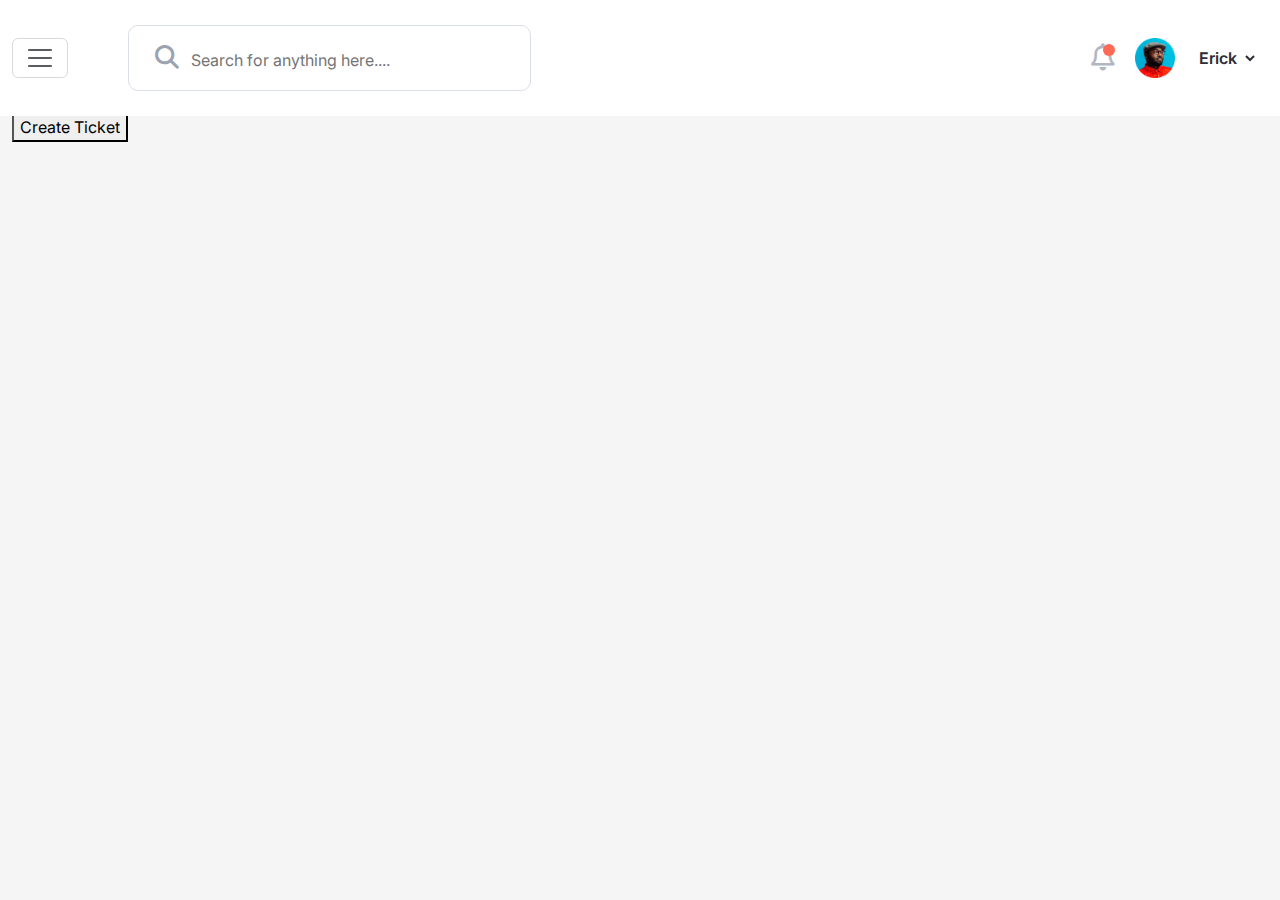
==== dashboard/index.html @ f9c64851 "first commit" ====
<!DOCTYPE html>
<html lang="en">
  <head>
    <meta charset="UTF-8" />
    <meta name="viewport" content="width=device-width, initial-scale=1.0" />
    <title>Zaidesk</title>
    <!-- Place favicon.ico in the root directory -->
    <link
      rel="shortcut icon"
      href="assets/images/favicon.png"
      type="image/x-icon"
    />
    <!-- fonts file -->
    <link
      href="https://fonts.googleapis.com/css2?family=Inter:wght@300;400;500;600;700;800;900&display=swap"
      rel="stylesheet"
    />
    <!-- css file  -->
    <link rel="stylesheet" href="../assets/css/plugins.css" />
    <link rel="stylesheet" href="../assets/css/bootstrap.min.css" />
    <link rel="stylesheet" href="css/style.css" />
  </head>

  <body>
    <div>
        <header class="menu-area">
            <nav class="navbar fixed-top menu-area">
              <div class="container-fluid">
                <div class="menu-area-left">
                  <div>
      
                      <button
                        class="navbar-toggler"
                        type="button"
                        data-bs-toggle="offcanvas"
                        data-bs-target="#offcanvasNavbar"
                        aria-controls="offcanvasNavbar"
                      >
                        <span class="navbar-toggler-icon"></span>
                      </button>
                  </div>
                  <div class="search-box">
                      <button><i class="fa-solid fa-magnifying-glass"></i></button>
                      <input type="text" name="" placeholder="Search for anything here...." id="" />
                  </div>
                </div>
      
         
      
                <div class="admin-user">
                  <div class="user-admin-part">
                    <li>
                      <i class="fa-regular fa-bell"></i>
                      
                    </li>
                    <li><img src="../assets/images/admin-user.png" alt="" /></li>
                    <li>
                      <select name="" id="">
                        <option value="">Erick</option>
                        <option value="">Login</option>
                      </select>
                    </li>
                  </div>
                </div>
                <div
                  class="offcanvas offcanvas-start"
                  tabindex="-1"
                  id="offcanvasNavbar"
                  aria-labelledby="offcanvasNavbarLabel"
                >
                  <div class="offcanvas-header">
                    <h5 class="offcanvas-title" id="offcanvasNavbarLabel">
                      <img src="../assets/images/logo.png" alt="">
                    </h5>
                    <button
                      type="button"
                      class="btn-close"
                      data-bs-dismiss="offcanvas"
                      aria-label="Close"
                    ></button>
                  </div>
                  <div class="offcanvas-body">
                    <ul class="navbar-nav justify-content-end flex-grow-1 pe-3">
                      <li class="nav-item">
                        <a class="nav-link active" aria-current="page" href="#"
                          >Home</a
                        >
                      </li>
                      <li class="nav-item">
                        <a class="nav-link active" aria-current="page" href="#"
                          >dashboard</a
                        >
                      </li>
                      <li class="nav-item">
                        <a class="nav-link" href="#">Link</a>
                      </li>
                      <li class="nav-item dropdown">
                        <a
                          class="nav-link dropdown-toggle"
                          href="#"
                          role="button"
                          data-bs-toggle="dropdown"
                          aria-expanded="false"
                        >
                          Dropdown
                        </a>
                        <ul class="dropdown-menu">
                          <li><a class="dropdown-item" href="#">Action</a></li>
                          <li>
                            <a class="dropdown-item" href="#">Another action</a>
                          </li>
                          <li>
                            <hr class="dropdown-divider" />
                          </li>
                          <li>
                            <a class="dropdown-item" href="#">Something else here</a>
                          </li>
                        </ul>
                      </li>
                    </ul>
                    <form class="d-flex mt-3" role="search">
                      <input
                        class="form-control me-2"
                        type="search"
                        placeholder="Search"
                        aria-label="Search"
                      />
                      <button class="btn btn-outline-success" type="submit">
                        Search
                      </button>
                    </form>
                  </div>
                </div>
              </div>
            </nav>
        </header>
    </div>

    <!-- dashboard area start -->

    <section class="dashboard-area">
      <div class="container-fluid">
        <div class="row">
          <div class="col-md-12">
            <div class="dashboard-box">
              <div class="title-area">
                <div class="dashboard-text">
                  <h2>Dashboard</h2>
                    <p>Welcome back, Eirck</p>
                </div>
                <div class="ticket-btu">
                  <button>Create Ticket</button>
                </div>
              </div>  
              
             <!-- all ticket count start -->

             <div class="row">
              <div class="col-md-3">
                <div class="single-ticket-count">
                  
                </div>
              </div>
             </div>

             <!-- all ticket count end -->
            </div>
          </div>
        </div>
      </div>
    </section>

    <!-- dashboard area end -->

    <!-- js file  -->
    <script src="../assets/"></script>
    <script src="../assets/js/bootstrap.min.js"></script>
    <script src="../assets/js/plugins.js"></script>
    <script src="../assets/js/plugins.js"></script>
    <script type="text/javascript" src="./js/coustom.js"></script>
  </body>
</html>
---- assets/css/plugins.css ----
/*
------------- Table of content ----------------
 
 #Font Awesome Free 6.4.0
 #slick-carousel@1.8.1
 #DataTables 1.13.4
 #ApexCharts v3.41.0
 
*/




/*====================================
#Font Awesome Free 6.4.0
=====================================*/
/*!
 * Font Awesome Free 6.4.0 by @fontawesome - https://fontawesome.com
 * License - https://fontawesome.com/license/free (Icons: CC BY 4.0, Fonts: SIL OFL 1.1, Code: MIT License)
 * Copyright 2023 Fonticons, Inc.
 */
 .fa{font-family:var(--fa-style-family,"Font Awesome 6 Free");font-weight:var(--fa-style,900)}.fa,.fa-brands,.fa-classic,.fa-regular,.fa-sharp,.fa-solid,.fab,.far,.fas{-moz-osx-font-smoothing:grayscale;-webkit-font-smoothing:antialiased;display:var(--fa-display,inline-block);font-style:normal;font-variant:normal;line-height:1;text-rendering:auto}.fa-classic,.fa-regular,.fa-solid,.far,.fas{font-family:"Font Awesome 6 Free"}.fa-brands,.fab{font-family:"Font Awesome 6 Brands"}.fa-1x{font-size:1em}.fa-2x{font-size:2em}.fa-3x{font-size:3em}.fa-4x{font-size:4em}.fa-5x{font-size:5em}.fa-6x{font-size:6em}.fa-7x{font-size:7em}.fa-8x{font-size:8em}.fa-9x{font-size:9em}.fa-10x{font-size:10em}.fa-2xs{font-size:.625em;line-height:.1em;vertical-align:.225em}.fa-xs{font-size:.75em;line-height:.08333em;vertical-align:.125em}.fa-sm{font-size:.875em;line-height:.07143em;vertical-align:.05357em}.fa-lg{font-size:1.25em;line-height:.05em;vertical-align:-.075em}.fa-xl{font-size:1.5em;line-height:.04167em;vertical-align:-.125em}.fa-2xl{font-size:2em;line-height:.03125em;vertical-align:-.1875em}.fa-fw{text-align:center;width:1.25em}.fa-ul{list-style-type:none;margin-left:var(--fa-li-margin,2.5em);padding-left:0}.fa-ul>li{position:relative}.fa-li{left:calc(var(--fa-li-width, 2em)*-1);position:absolute;text-align:center;width:var(--fa-li-width,2em);line-height:inherit}.fa-border{border-radius:var(--fa-border-radius,.1em);border:var(--fa-border-width,.08em) var(--fa-border-style,solid) var(--fa-border-color,#eee);padding:var(--fa-border-padding,.2em .25em .15em)}.fa-pull-left{float:left;margin-right:var(--fa-pull-margin,.3em)}.fa-pull-right{float:right;margin-left:var(--fa-pull-margin,.3em)}.fa-beat{-webkit-animation-name:fa-beat;animation-name:fa-beat;-webkit-animation-delay:var(--fa-animation-delay,0s);animation-delay:var(--fa-animation-delay,0s);-webkit-animation-direction:var(--fa-animation-direction,normal);animation-direction:var(--fa-animation-direction,normal);-webkit-animation-duration:var(--fa-animation-duration,1s);animation-duration:var(--fa-animation-duration,1s);-webkit-animation-iteration-count:var(--fa-animation-iteration-count,infinite);animation-iteration-count:var(--fa-animation-iteration-count,infinite);-webkit-animation-timing-function:var(--fa-animation-timing,ease-in-out);animation-timing-function:var(--fa-animation-timing,ease-in-out)}.fa-bounce{-webkit-animation-name:fa-bounce;animation-name:fa-bounce;-webkit-animation-delay:var(--fa-animation-delay,0s);animation-delay:var(--fa-animation-delay,0s);-webkit-animation-direction:var(--fa-animation-direction,normal);animation-direction:var(--fa-animation-direction,normal);-webkit-animation-duration:var(--fa-animation-duration,1s);animation-duration:var(--fa-animation-duration,1s);-webkit-animation-iteration-count:var(--fa-animation-iteration-count,infinite);animation-iteration-count:var(--fa-animation-iteration-count,infinite);-webkit-animation-timing-function:var(--fa-animation-timing,cubic-bezier(.28,.84,.42,1));animation-timing-function:var(--fa-animation-timing,cubic-bezier(.28,.84,.42,1))}.fa-fade{-webkit-animation-name:fa-fade;animation-name:fa-fade;-webkit-animation-iteration-count:var(--fa-animation-iteration-count,infinite);animation-iteration-count:var(--fa-animation-iteration-count,infinite);-webkit-animation-timing-function:var(--fa-animation-timing,cubic-bezier(.4,0,.6,1));animation-timing-function:var(--fa-animation-timing,cubic-bezier(.4,0,.6,1))}.fa-beat-fade,.fa-fade{-webkit-animation-delay:var(--fa-animation-delay,0s);animation-delay:var(--fa-animation-delay,0s);-webkit-animation-direction:var(--fa-animation-direction,normal);animation-direction:var(--fa-animation-direction,normal);-webkit-animation-duration:var(--fa-animation-duration,1s);animation-duration:var(--fa-animation-duration,1s)}.fa-beat-fade{-webkit-animation-name:fa-beat-fade;animation-name:fa-beat-fade;-webkit-animation-iteration-count:var(--fa-animation-iteration-count,infinite);animation-iteration-count:var(--fa-animation-iteration-count,infinite);-webkit-animation-timing-function:var(--fa-animation-timing,cubic-bezier(.4,0,.6,1));animation-timing-function:var(--fa-animation-timing,cubic-bezier(.4,0,.6,1))}.fa-flip{-webkit-animation-name:fa-flip;animation-name:fa-flip;-webkit-animation-delay:var(--fa-animation-delay,0s);animation-delay:var(--fa-animation-delay,0s);-webkit-animation-direction:var(--fa-animation-direction,normal);animation-direction:var(--fa-animation-direction,normal);-webkit-animation-duration:var(--fa-animation-duration,1s);animation-duration:var(--fa-animation-duration,1s);-webkit-animation-iteration-count:var(--fa-animation-iteration-count,infinite);animation-iteration-count:var(--fa-animation-iteration-count,infinite);-webkit-animation-timing-function:var(--fa-animation-timing,ease-in-out);animation-timing-function:var(--fa-animation-timing,ease-in-out)}.fa-shake{-webkit-animation-name:fa-shake;animation-name:fa-shake;-webkit-animation-duration:var(--fa-animation-duration,1s);animation-duration:var(--fa-animation-duration,1s);-webkit-animation-iteration-count:var(--fa-animation-iteration-count,infinite);animation-iteration-count:var(--fa-animation-iteration-count,infinite);-webkit-animation-timing-function:var(--fa-animation-timing,linear);animation-timing-function:var(--fa-animation-timing,linear)}.fa-shake,.fa-spin{-webkit-animation-delay:var(--fa-animation-delay,0s);animation-delay:var(--fa-animation-delay,0s);-webkit-animation-direction:var(--fa-animation-direction,normal);animation-direction:var(--fa-animation-direction,normal)}.fa-spin{-webkit-animation-name:fa-spin;animation-name:fa-spin;-webkit-animation-duration:var(--fa-animation-duration,2s);animation-duration:var(--fa-animation-duration,2s);-webkit-animation-iteration-count:var(--fa-animation-iteration-count,infinite);animation-iteration-count:var(--fa-animation-iteration-count,infinite);-webkit-animation-timing-function:var(--fa-animation-timing,linear);animation-timing-function:var(--fa-animation-timing,linear)}.fa-spin-reverse{--fa-animation-direction:reverse}.fa-pulse,.fa-spin-pulse{-webkit-animation-name:fa-spin;animation-name:fa-spin;-webkit-animation-direction:var(--fa-animation-direction,normal);animation-direction:var(--fa-animation-direction,normal);-webkit-animation-duration:var(--fa-animation-duration,1s);animation-duration:var(--fa-animation-duration,1s);-webkit-animation-iteration-count:var(--fa-animation-iteration-count,infinite);animation-iteration-count:var(--fa-animation-iteration-count,infinite);-webkit-animation-timing-function:var(--fa-animation-timing,steps(8));animation-timing-function:var(--fa-animation-timing,steps(8))}@media (prefers-reduced-motion:reduce){.fa-beat,.fa-beat-fade,.fa-bounce,.fa-fade,.fa-flip,.fa-pulse,.fa-shake,.fa-spin,.fa-spin-pulse{-webkit-animation-delay:-1ms;animation-delay:-1ms;-webkit-animation-duration:1ms;animation-duration:1ms;-webkit-animation-iteration-count:1;animation-iteration-count:1;-webkit-transition-delay:0s;transition-delay:0s;-webkit-transition-duration:0s;transition-duration:0s}}@-webkit-keyframes fa-beat{0%,90%{-webkit-transform:scale(1);transform:scale(1)}45%{-webkit-transform:scale(var(--fa-beat-scale,1.25));transform:scale(var(--fa-beat-scale,1.25))}}@keyframes fa-beat{0%,90%{-webkit-transform:scale(1);transform:scale(1)}45%{-webkit-transform:scale(var(--fa-beat-scale,1.25));transform:scale(var(--fa-beat-scale,1.25))}}@-webkit-keyframes fa-bounce{0%{-webkit-transform:scale(1) translateY(0);transform:scale(1) translateY(0)}10%{-webkit-transform:scale(var(--fa-bounce-start-scale-x,1.1),var(--fa-bounce-start-scale-y,.9)) translateY(0);transform:scale(var(--fa-bounce-start-scale-x,1.1),var(--fa-bounce-start-scale-y,.9)) translateY(0)}30%{-webkit-transform:scale(var(--fa-bounce-jump-scale-x,.9),var(--fa-bounce-jump-scale-y,1.1)) translateY(var(--fa-bounce-height,-.5em));transform:scale(var(--fa-bounce-jump-scale-x,.9),var(--fa-bounce-jump-scale-y,1.1)) translateY(var(--fa-bounce-height,-.5em))}50%{-webkit-transform:scale(var(--fa-bounce-land-scale-x,1.05),var(--fa-bounce-land-scale-y,.95)) translateY(0);transform:scale(var(--fa-bounce-land-scale-x,1.05),var(--fa-bounce-land-scale-y,.95)) translateY(0)}57%{-webkit-transform:scale(1) translateY(var(--fa-bounce-rebound,-.125em));transform:scale(1) translateY(var(--fa-bounce-rebound,-.125em))}64%{-webkit-transform:scale(1) translateY(0);transform:scale(1) translateY(0)}to{-webkit-transform:scale(1) translateY(0);transform:scale(1) translateY(0)}}@keyframes fa-bounce{0%{-webkit-transform:scale(1) translateY(0);transform:scale(1) translateY(0)}10%{-webkit-transform:scale(var(--fa-bounce-start-scale-x,1.1),var(--fa-bounce-start-scale-y,.9)) translateY(0);transform:scale(var(--fa-bounce-start-scale-x,1.1),var(--fa-bounce-start-scale-y,.9)) translateY(0)}30%{-webkit-transform:scale(var(--fa-bounce-jump-scale-x,.9),var(--fa-bounce-jump-scale-y,1.1)) translateY(var(--fa-bounce-height,-.5em));transform:scale(var(--fa-bounce-jump-scale-x,.9),var(--fa-bounce-jump-scale-y,1.1)) translateY(var(--fa-bounce-height,-.5em))}50%{-webkit-transform:scale(var(--fa-bounce-land-scale-x,1.05),var(--fa-bounce-land-scale-y,.95)) translateY(0);transform:scale(var(--fa-bounce-land-scale-x,1.05),var(--fa-bounce-land-scale-y,.95)) translateY(0)}57%{-webkit-transform:scale(1) translateY(var(--fa-bounce-rebound,-.125em));transform:scale(1) translateY(var(--fa-bounce-rebound,-.125em))}64%{-webkit-transform:scale(1) translateY(0);transform:scale(1) translateY(0)}to{-webkit-transform:scale(1) translateY(0);transform:scale(1) translateY(0)}}@-webkit-keyframes fa-fade{50%{opacity:var(--fa-fade-opacity,.4)}}@keyframes fa-fade{50%{opacity:var(--fa-fade-opacity,.4)}}@-webkit-keyframes fa-beat-fade{0%,to{opacity:var(--fa-beat-fade-opacity,.4);-webkit-transform:scale(1);transform:scale(1)}50%{opacity:1;-webkit-transform:scale(var(--fa-beat-fade-scale,1.125));transform:scale(var(--fa-beat-fade-scale,1.125))}}@keyframes fa-beat-fade{0%,to{opacity:var(--fa-beat-fade-opacity,.4);-webkit-transform:scale(1);transform:scale(1)}50%{opacity:1;-webkit-transform:scale(var(--fa-beat-fade-scale,1.125));transform:scale(var(--fa-beat-fade-scale,1.125))}}@-webkit-keyframes fa-flip{50%{-webkit-transform:rotate3d(var(--fa-flip-x,0),var(--fa-flip-y,1),var(--fa-flip-z,0),var(--fa-flip-angle,-180deg));transform:rotate3d(var(--fa-flip-x,0),var(--fa-flip-y,1),var(--fa-flip-z,0),var(--fa-flip-angle,-180deg))}}@keyframes fa-flip{50%{-webkit-transform:rotate3d(var(--fa-flip-x,0),var(--fa-flip-y,1),var(--fa-flip-z,0),var(--fa-flip-angle,-180deg));transform:rotate3d(var(--fa-flip-x,0),var(--fa-flip-y,1),var(--fa-flip-z,0),var(--fa-flip-angle,-180deg))}}@-webkit-keyframes fa-shake{0%{-webkit-transform:rotate(-15deg);transform:rotate(-15deg)}4%{-webkit-transform:rotate(15deg);transform:rotate(15deg)}8%,24%{-webkit-transform:rotate(-18deg);transform:rotate(-18deg)}12%,28%{-webkit-transform:rotate(18deg);transform:rotate(18deg)}16%{-webkit-transform:rotate(-22deg);transform:rotate(-22deg)}20%{-webkit-transform:rotate(22deg);transform:rotate(22deg)}32%{-webkit-transform:rotate(-12deg);transform:rotate(-12deg)}36%{-webkit-transform:rotate(12deg);transform:rotate(12deg)}40%,to{-webkit-transform:rotate(0deg);transform:rotate(0deg)}}@keyframes fa-shake{0%{-webkit-transform:rotate(-15deg);transform:rotate(-15deg)}4%{-webkit-transform:rotate(15deg);transform:rotate(15deg)}8%,24%{-webkit-transform:rotate(-18deg);transform:rotate(-18deg)}12%,28%{-webkit-transform:rotate(18deg);transform:rotate(18deg)}16%{-webkit-transform:rotate(-22deg);transform:rotate(-22deg)}20%{-webkit-transform:rotate(22deg);transform:rotate(22deg)}32%{-webkit-transform:rotate(-12deg);transform:rotate(-12deg)}36%{-webkit-transform:rotate(12deg);transform:rotate(12deg)}40%,to{-webkit-transform:rotate(0deg);transform:rotate(0deg)}}@-webkit-keyframes fa-spin{0%{-webkit-transform:rotate(0deg);transform:rotate(0deg)}to{-webkit-transform:rotate(1turn);transform:rotate(1turn)}}@keyframes fa-spin{0%{-webkit-transform:rotate(0deg);transform:rotate(0deg)}to{-webkit-transform:rotate(1turn);transform:rotate(1turn)}}.fa-rotate-90{-webkit-transform:rotate(90deg);transform:rotate(90deg)}.fa-rotate-180{-webkit-transform:rotate(180deg);transform:rotate(180deg)}.fa-rotate-270{-webkit-transform:rotate(270deg);transform:rotate(270deg)}.fa-flip-horizontal{-webkit-transform:scaleX(-1);transform:scaleX(-1)}.fa-flip-vertical{-webkit-transform:scaleY(-1);transform:scaleY(-1)}.fa-flip-both,.fa-flip-horizontal.fa-flip-vertical{-webkit-transform:scale(-1);transform:scale(-1)}.fa-rotate-by{-webkit-transform:rotate(var(--fa-rotate-angle,none));transform:rotate(var(--fa-rotate-angle,none))}.fa-stack{display:inline-block;height:2em;line-height:2em;position:relative;vertical-align:middle;width:2.5em}.fa-stack-1x,.fa-stack-2x{left:0;position:absolute;text-align:center;width:100%;z-index:var(--fa-stack-z-index,auto)}.fa-stack-1x{line-height:inherit}.fa-stack-2x{font-size:2em}.fa-inverse{color:var(--fa-inverse,#fff)}

 .fa-0:before{content:"\30"}.fa-1:before{content:"\31"}.fa-2:before{content:"\32"}.fa-3:before{content:"\33"}.fa-4:before{content:"\34"}.fa-5:before{content:"\35"}.fa-6:before{content:"\36"}.fa-7:before{content:"\37"}.fa-8:before{content:"\38"}.fa-9:before{content:"\39"}.fa-fill-drip:before{content:"\f576"}.fa-arrows-to-circle:before{content:"\e4bd"}.fa-chevron-circle-right:before,.fa-circle-chevron-right:before{content:"\f138"}.fa-at:before{content:"\40"}.fa-trash-alt:before,.fa-trash-can:before{content:"\f2ed"}.fa-text-height:before{content:"\f034"}.fa-user-times:before,.fa-user-xmark:before{content:"\f235"}.fa-stethoscope:before{content:"\f0f1"}.fa-comment-alt:before,.fa-message:before{content:"\f27a"}.fa-info:before{content:"\f129"}.fa-compress-alt:before,.fa-down-left-and-up-right-to-center:before{content:"\f422"}.fa-explosion:before{content:"\e4e9"}.fa-file-alt:before,.fa-file-lines:before,.fa-file-text:before{content:"\f15c"}.fa-wave-square:before{content:"\f83e"}.fa-ring:before{content:"\f70b"}.fa-building-un:before{content:"\e4d9"}.fa-dice-three:before{content:"\f527"}.fa-calendar-alt:before,.fa-calendar-days:before{content:"\f073"}.fa-anchor-circle-check:before{content:"\e4aa"}.fa-building-circle-arrow-right:before{content:"\e4d1"}.fa-volleyball-ball:before,.fa-volleyball:before{content:"\f45f"}.fa-arrows-up-to-line:before{content:"\e4c2"}.fa-sort-desc:before,.fa-sort-down:before{content:"\f0dd"}.fa-circle-minus:before,.fa-minus-circle:before{content:"\f056"}.fa-door-open:before{content:"\f52b"}.fa-right-from-bracket:before,.fa-sign-out-alt:before{content:"\f2f5"}.fa-atom:before{content:"\f5d2"}.fa-soap:before{content:"\e06e"}.fa-heart-music-camera-bolt:before,.fa-icons:before{content:"\f86d"}.fa-microphone-alt-slash:before,.fa-microphone-lines-slash:before{content:"\f539"}.fa-bridge-circle-check:before{content:"\e4c9"}.fa-pump-medical:before{content:"\e06a"}.fa-fingerprint:before{content:"\f577"}.fa-hand-point-right:before{content:"\f0a4"}.fa-magnifying-glass-location:before,.fa-search-location:before{content:"\f689"}.fa-forward-step:before,.fa-step-forward:before{content:"\f051"}.fa-face-smile-beam:before,.fa-smile-beam:before{content:"\f5b8"}.fa-flag-checkered:before{content:"\f11e"}.fa-football-ball:before,.fa-football:before{content:"\f44e"}.fa-school-circle-exclamation:before{content:"\e56c"}.fa-crop:before{content:"\f125"}.fa-angle-double-down:before,.fa-angles-down:before{content:"\f103"}.fa-users-rectangle:before{content:"\e594"}.fa-people-roof:before{content:"\e537"}.fa-people-line:before{content:"\e534"}.fa-beer-mug-empty:before,.fa-beer:before{content:"\f0fc"}.fa-diagram-predecessor:before{content:"\e477"}.fa-arrow-up-long:before,.fa-long-arrow-up:before{content:"\f176"}.fa-burn:before,.fa-fire-flame-simple:before{content:"\f46a"}.fa-male:before,.fa-person:before{content:"\f183"}.fa-laptop:before{content:"\f109"}.fa-file-csv:before{content:"\f6dd"}.fa-menorah:before{content:"\f676"}.fa-truck-plane:before{content:"\e58f"}.fa-record-vinyl:before{content:"\f8d9"}.fa-face-grin-stars:before,.fa-grin-stars:before{content:"\f587"}.fa-bong:before{content:"\f55c"}.fa-pastafarianism:before,.fa-spaghetti-monster-flying:before{content:"\f67b"}.fa-arrow-down-up-across-line:before{content:"\e4af"}.fa-spoon:before,.fa-utensil-spoon:before{content:"\f2e5"}.fa-jar-wheat:before{content:"\e517"}.fa-envelopes-bulk:before,.fa-mail-bulk:before{content:"\f674"}.fa-file-circle-exclamation:before{content:"\e4eb"}.fa-circle-h:before,.fa-hospital-symbol:before{content:"\f47e"}.fa-pager:before{content:"\f815"}.fa-address-book:before,.fa-contact-book:before{content:"\f2b9"}.fa-strikethrough:before{content:"\f0cc"}.fa-k:before{content:"\4b"}.fa-landmark-flag:before{content:"\e51c"}.fa-pencil-alt:before,.fa-pencil:before{content:"\f303"}.fa-backward:before{content:"\f04a"}.fa-caret-right:before{content:"\f0da"}.fa-comments:before{content:"\f086"}.fa-file-clipboard:before,.fa-paste:before{content:"\f0ea"}.fa-code-pull-request:before{content:"\e13c"}.fa-clipboard-list:before{content:"\f46d"}.fa-truck-loading:before,.fa-truck-ramp-box:before{content:"\f4de"}.fa-user-check:before{content:"\f4fc"}.fa-vial-virus:before{content:"\e597"}.fa-sheet-plastic:before{content:"\e571"}.fa-blog:before{content:"\f781"}.fa-user-ninja:before{content:"\f504"}.fa-person-arrow-up-from-line:before{content:"\e539"}.fa-scroll-torah:before,.fa-torah:before{content:"\f6a0"}.fa-broom-ball:before,.fa-quidditch-broom-ball:before,.fa-quidditch:before{content:"\f458"}.fa-toggle-off:before{content:"\f204"}.fa-archive:before,.fa-box-archive:before{content:"\f187"}.fa-person-drowning:before{content:"\e545"}.fa-arrow-down-9-1:before,.fa-sort-numeric-desc:before,.fa-sort-numeric-down-alt:before{content:"\f886"}.fa-face-grin-tongue-squint:before,.fa-grin-tongue-squint:before{content:"\f58a"}.fa-spray-can:before{content:"\f5bd"}.fa-truck-monster:before{content:"\f63b"}.fa-w:before{content:"\57"}.fa-earth-africa:before,.fa-globe-africa:before{content:"\f57c"}.fa-rainbow:before{content:"\f75b"}.fa-circle-notch:before{content:"\f1ce"}.fa-tablet-alt:before,.fa-tablet-screen-button:before{content:"\f3fa"}.fa-paw:before{content:"\f1b0"}.fa-cloud:before{content:"\f0c2"}.fa-trowel-bricks:before{content:"\e58a"}.fa-face-flushed:before,.fa-flushed:before{content:"\f579"}.fa-hospital-user:before{content:"\f80d"}.fa-tent-arrow-left-right:before{content:"\e57f"}.fa-gavel:before,.fa-legal:before{content:"\f0e3"}.fa-binoculars:before{content:"\f1e5"}.fa-microphone-slash:before{content:"\f131"}.fa-box-tissue:before{content:"\e05b"}.fa-motorcycle:before{content:"\f21c"}.fa-bell-concierge:before,.fa-concierge-bell:before{content:"\f562"}.fa-pen-ruler:before,.fa-pencil-ruler:before{content:"\f5ae"}.fa-people-arrows-left-right:before,.fa-people-arrows:before{content:"\e068"}.fa-mars-and-venus-burst:before{content:"\e523"}.fa-caret-square-right:before,.fa-square-caret-right:before{content:"\f152"}.fa-cut:before,.fa-scissors:before{content:"\f0c4"}.fa-sun-plant-wilt:before{content:"\e57a"}.fa-toilets-portable:before{content:"\e584"}.fa-hockey-puck:before{content:"\f453"}.fa-table:before{content:"\f0ce"}.fa-magnifying-glass-arrow-right:before{content:"\e521"}.fa-digital-tachograph:before,.fa-tachograph-digital:before{content:"\f566"}.fa-users-slash:before{content:"\e073"}.fa-clover:before{content:"\e139"}.fa-mail-reply:before,.fa-reply:before{content:"\f3e5"}.fa-star-and-crescent:before{content:"\f699"}.fa-house-fire:before{content:"\e50c"}.fa-minus-square:before,.fa-square-minus:before{content:"\f146"}.fa-helicopter:before{content:"\f533"}.fa-compass:before{content:"\f14e"}.fa-caret-square-down:before,.fa-square-caret-down:before{content:"\f150"}.fa-file-circle-question:before{content:"\e4ef"}.fa-laptop-code:before{content:"\f5fc"}.fa-swatchbook:before{content:"\f5c3"}.fa-prescription-bottle:before{content:"\f485"}.fa-bars:before,.fa-navicon:before{content:"\f0c9"}.fa-people-group:before{content:"\e533"}.fa-hourglass-3:before,.fa-hourglass-end:before{content:"\f253"}.fa-heart-broken:before,.fa-heart-crack:before{content:"\f7a9"}.fa-external-link-square-alt:before,.fa-square-up-right:before{content:"\f360"}.fa-face-kiss-beam:before,.fa-kiss-beam:before{content:"\f597"}.fa-film:before{content:"\f008"}.fa-ruler-horizontal:before{content:"\f547"}.fa-people-robbery:before{content:"\e536"}.fa-lightbulb:before{content:"\f0eb"}.fa-caret-left:before{content:"\f0d9"}.fa-circle-exclamation:before,.fa-exclamation-circle:before{content:"\f06a"}.fa-school-circle-xmark:before{content:"\e56d"}.fa-arrow-right-from-bracket:before,.fa-sign-out:before{content:"\f08b"}.fa-chevron-circle-down:before,.fa-circle-chevron-down:before{content:"\f13a"}.fa-unlock-alt:before,.fa-unlock-keyhole:before{content:"\f13e"}.fa-cloud-showers-heavy:before{content:"\f740"}.fa-headphones-alt:before,.fa-headphones-simple:before{content:"\f58f"}.fa-sitemap:before{content:"\f0e8"}.fa-circle-dollar-to-slot:before,.fa-donate:before{content:"\f4b9"}.fa-memory:before{content:"\f538"}.fa-road-spikes:before{content:"\e568"}.fa-fire-burner:before{content:"\e4f1"}.fa-flag:before{content:"\f024"}.fa-hanukiah:before{content:"\f6e6"}.fa-feather:before{content:"\f52d"}.fa-volume-down:before,.fa-volume-low:before{content:"\f027"}.fa-comment-slash:before{content:"\f4b3"}.fa-cloud-sun-rain:before{content:"\f743"}.fa-compress:before{content:"\f066"}.fa-wheat-alt:before,.fa-wheat-awn:before{content:"\e2cd"}.fa-ankh:before{content:"\f644"}.fa-hands-holding-child:before{content:"\e4fa"}.fa-asterisk:before{content:"\2a"}.fa-check-square:before,.fa-square-check:before{content:"\f14a"}.fa-peseta-sign:before{content:"\e221"}.fa-header:before,.fa-heading:before{content:"\f1dc"}.fa-ghost:before{content:"\f6e2"}.fa-list-squares:before,.fa-list:before{content:"\f03a"}.fa-phone-square-alt:before,.fa-square-phone-flip:before{content:"\f87b"}.fa-cart-plus:before{content:"\f217"}.fa-gamepad:before{content:"\f11b"}.fa-circle-dot:before,.fa-dot-circle:before{content:"\f192"}.fa-dizzy:before,.fa-face-dizzy:before{content:"\f567"}.fa-egg:before{content:"\f7fb"}.fa-house-medical-circle-xmark:before{content:"\e513"}.fa-campground:before{content:"\f6bb"}.fa-folder-plus:before{content:"\f65e"}.fa-futbol-ball:before,.fa-futbol:before,.fa-soccer-ball:before{content:"\f1e3"}.fa-paint-brush:before,.fa-paintbrush:before{content:"\f1fc"}.fa-lock:before{content:"\f023"}.fa-gas-pump:before{content:"\f52f"}.fa-hot-tub-person:before,.fa-hot-tub:before{content:"\f593"}.fa-map-location:before,.fa-map-marked:before{content:"\f59f"}.fa-house-flood-water:before{content:"\e50e"}.fa-tree:before{content:"\f1bb"}.fa-bridge-lock:before{content:"\e4cc"}.fa-sack-dollar:before{content:"\f81d"}.fa-edit:before,.fa-pen-to-square:before{content:"\f044"}.fa-car-side:before{content:"\f5e4"}.fa-share-alt:before,.fa-share-nodes:before{content:"\f1e0"}.fa-heart-circle-minus:before{content:"\e4ff"}.fa-hourglass-2:before,.fa-hourglass-half:before{content:"\f252"}.fa-microscope:before{content:"\f610"}.fa-sink:before{content:"\e06d"}.fa-bag-shopping:before,.fa-shopping-bag:before{content:"\f290"}.fa-arrow-down-z-a:before,.fa-sort-alpha-desc:before,.fa-sort-alpha-down-alt:before{content:"\f881"}.fa-mitten:before{content:"\f7b5"}.fa-person-rays:before{content:"\e54d"}.fa-users:before{content:"\f0c0"}.fa-eye-slash:before{content:"\f070"}.fa-flask-vial:before{content:"\e4f3"}.fa-hand-paper:before,.fa-hand:before{content:"\f256"}.fa-om:before{content:"\f679"}.fa-worm:before{content:"\e599"}.fa-house-circle-xmark:before{content:"\e50b"}.fa-plug:before{content:"\f1e6"}.fa-chevron-up:before{content:"\f077"}.fa-hand-spock:before{content:"\f259"}.fa-stopwatch:before{content:"\f2f2"}.fa-face-kiss:before,.fa-kiss:before{content:"\f596"}.fa-bridge-circle-xmark:before{content:"\e4cb"}.fa-face-grin-tongue:before,.fa-grin-tongue:before{content:"\f589"}.fa-chess-bishop:before{content:"\f43a"}.fa-face-grin-wink:before,.fa-grin-wink:before{content:"\f58c"}.fa-deaf:before,.fa-deafness:before,.fa-ear-deaf:before,.fa-hard-of-hearing:before{content:"\f2a4"}.fa-road-circle-check:before{content:"\e564"}.fa-dice-five:before{content:"\f523"}.fa-rss-square:before,.fa-square-rss:before{content:"\f143"}.fa-land-mine-on:before{content:"\e51b"}.fa-i-cursor:before{content:"\f246"}.fa-stamp:before{content:"\f5bf"}.fa-stairs:before{content:"\e289"}.fa-i:before{content:"\49"}.fa-hryvnia-sign:before,.fa-hryvnia:before{content:"\f6f2"}.fa-pills:before{content:"\f484"}.fa-face-grin-wide:before,.fa-grin-alt:before{content:"\f581"}.fa-tooth:before{content:"\f5c9"}.fa-v:before{content:"\56"}.fa-bangladeshi-taka-sign:before{content:"\e2e6"}.fa-bicycle:before{content:"\f206"}.fa-rod-asclepius:before,.fa-rod-snake:before,.fa-staff-aesculapius:before,.fa-staff-snake:before{content:"\e579"}.fa-head-side-cough-slash:before{content:"\e062"}.fa-ambulance:before,.fa-truck-medical:before{content:"\f0f9"}.fa-wheat-awn-circle-exclamation:before{content:"\e598"}.fa-snowman:before{content:"\f7d0"}.fa-mortar-pestle:before{content:"\f5a7"}.fa-road-barrier:before{content:"\e562"}.fa-school:before{content:"\f549"}.fa-igloo:before{content:"\f7ae"}.fa-joint:before{content:"\f595"}.fa-angle-right:before{content:"\f105"}.fa-horse:before{content:"\f6f0"}.fa-q:before{content:"\51"}.fa-g:before{content:"\47"}.fa-notes-medical:before{content:"\f481"}.fa-temperature-2:before,.fa-temperature-half:before,.fa-thermometer-2:before,.fa-thermometer-half:before{content:"\f2c9"}.fa-dong-sign:before{content:"\e169"}.fa-capsules:before{content:"\f46b"}.fa-poo-bolt:before,.fa-poo-storm:before{content:"\f75a"}.fa-face-frown-open:before,.fa-frown-open:before{content:"\f57a"}.fa-hand-point-up:before{content:"\f0a6"}.fa-money-bill:before{content:"\f0d6"}.fa-bookmark:before{content:"\f02e"}.fa-align-justify:before{content:"\f039"}.fa-umbrella-beach:before{content:"\f5ca"}.fa-helmet-un:before{content:"\e503"}.fa-bullseye:before{content:"\f140"}.fa-bacon:before{content:"\f7e5"}.fa-hand-point-down:before{content:"\f0a7"}.fa-arrow-up-from-bracket:before{content:"\e09a"}.fa-folder-blank:before,.fa-folder:before{content:"\f07b"}.fa-file-medical-alt:before,.fa-file-waveform:before{content:"\f478"}.fa-radiation:before{content:"\f7b9"}.fa-chart-simple:before{content:"\e473"}.fa-mars-stroke:before{content:"\f229"}.fa-vial:before{content:"\f492"}.fa-dashboard:before,.fa-gauge-med:before,.fa-gauge:before,.fa-tachometer-alt-average:before{content:"\f624"}.fa-magic-wand-sparkles:before,.fa-wand-magic-sparkles:before{content:"\e2ca"}.fa-e:before{content:"\45"}.fa-pen-alt:before,.fa-pen-clip:before{content:"\f305"}.fa-bridge-circle-exclamation:before{content:"\e4ca"}.fa-user:before{content:"\f007"}.fa-school-circle-check:before{content:"\e56b"}.fa-dumpster:before{content:"\f793"}.fa-shuttle-van:before,.fa-van-shuttle:before{content:"\f5b6"}.fa-building-user:before{content:"\e4da"}.fa-caret-square-left:before,.fa-square-caret-left:before{content:"\f191"}.fa-highlighter:before{content:"\f591"}.fa-key:before{content:"\f084"}.fa-bullhorn:before{content:"\f0a1"}.fa-globe:before{content:"\f0ac"}.fa-synagogue:before{content:"\f69b"}.fa-person-half-dress:before{content:"\e548"}.fa-road-bridge:before{content:"\e563"}.fa-location-arrow:before{content:"\f124"}.fa-c:before{content:"\43"}.fa-tablet-button:before{content:"\f10a"}.fa-building-lock:before{content:"\e4d6"}.fa-pizza-slice:before{content:"\f818"}.fa-money-bill-wave:before{content:"\f53a"}.fa-area-chart:before,.fa-chart-area:before{content:"\f1fe"}.fa-house-flag:before{content:"\e50d"}.fa-person-circle-minus:before{content:"\e540"}.fa-ban:before,.fa-cancel:before{content:"\f05e"}.fa-camera-rotate:before{content:"\e0d8"}.fa-air-freshener:before,.fa-spray-can-sparkles:before{content:"\f5d0"}.fa-star:before{content:"\f005"}.fa-repeat:before{content:"\f363"}.fa-cross:before{content:"\f654"}.fa-box:before{content:"\f466"}.fa-venus-mars:before{content:"\f228"}.fa-arrow-pointer:before,.fa-mouse-pointer:before{content:"\f245"}.fa-expand-arrows-alt:before,.fa-maximize:before{content:"\f31e"}.fa-charging-station:before{content:"\f5e7"}.fa-shapes:before,.fa-triangle-circle-square:before{content:"\f61f"}.fa-random:before,.fa-shuffle:before{content:"\f074"}.fa-person-running:before,.fa-running:before{content:"\f70c"}.fa-mobile-retro:before{content:"\e527"}.fa-grip-lines-vertical:before{content:"\f7a5"}.fa-spider:before{content:"\f717"}.fa-hands-bound:before{content:"\e4f9"}.fa-file-invoice-dollar:before{content:"\f571"}.fa-plane-circle-exclamation:before{content:"\e556"}.fa-x-ray:before{content:"\f497"}.fa-spell-check:before{content:"\f891"}.fa-slash:before{content:"\f715"}.fa-computer-mouse:before,.fa-mouse:before{content:"\f8cc"}.fa-arrow-right-to-bracket:before,.fa-sign-in:before{content:"\f090"}.fa-shop-slash:before,.fa-store-alt-slash:before{content:"\e070"}.fa-server:before{content:"\f233"}.fa-virus-covid-slash:before{content:"\e4a9"}.fa-shop-lock:before{content:"\e4a5"}.fa-hourglass-1:before,.fa-hourglass-start:before{content:"\f251"}.fa-blender-phone:before{content:"\f6b6"}.fa-building-wheat:before{content:"\e4db"}.fa-person-breastfeeding:before{content:"\e53a"}.fa-right-to-bracket:before,.fa-sign-in-alt:before{content:"\f2f6"}.fa-venus:before{content:"\f221"}.fa-passport:before{content:"\f5ab"}.fa-heart-pulse:before,.fa-heartbeat:before{content:"\f21e"}.fa-people-carry-box:before,.fa-people-carry:before{content:"\f4ce"}.fa-temperature-high:before{content:"\f769"}.fa-microchip:before{content:"\f2db"}.fa-crown:before{content:"\f521"}.fa-weight-hanging:before{content:"\f5cd"}.fa-xmarks-lines:before{content:"\e59a"}.fa-file-prescription:before{content:"\f572"}.fa-weight-scale:before,.fa-weight:before{content:"\f496"}.fa-user-friends:before,.fa-user-group:before{content:"\f500"}.fa-arrow-up-a-z:before,.fa-sort-alpha-up:before{content:"\f15e"}.fa-chess-knight:before{content:"\f441"}.fa-face-laugh-squint:before,.fa-laugh-squint:before{content:"\f59b"}.fa-wheelchair:before{content:"\f193"}.fa-arrow-circle-up:before,.fa-circle-arrow-up:before{content:"\f0aa"}.fa-toggle-on:before{content:"\f205"}.fa-person-walking:before,.fa-walking:before{content:"\f554"}.fa-l:before{content:"\4c"}.fa-fire:before{content:"\f06d"}.fa-bed-pulse:before,.fa-procedures:before{content:"\f487"}.fa-shuttle-space:before,.fa-space-shuttle:before{content:"\f197"}.fa-face-laugh:before,.fa-laugh:before{content:"\f599"}.fa-folder-open:before{content:"\f07c"}.fa-heart-circle-plus:before{content:"\e500"}.fa-code-fork:before{content:"\e13b"}.fa-city:before{content:"\f64f"}.fa-microphone-alt:before,.fa-microphone-lines:before{content:"\f3c9"}.fa-pepper-hot:before{content:"\f816"}.fa-unlock:before{content:"\f09c"}.fa-colon-sign:before{content:"\e140"}.fa-headset:before{content:"\f590"}.fa-store-slash:before{content:"\e071"}.fa-road-circle-xmark:before{content:"\e566"}.fa-user-minus:before{content:"\f503"}.fa-mars-stroke-up:before,.fa-mars-stroke-v:before{content:"\f22a"}.fa-champagne-glasses:before,.fa-glass-cheers:before{content:"\f79f"}.fa-clipboard:before{content:"\f328"}.fa-house-circle-exclamation:before{content:"\e50a"}.fa-file-arrow-up:before,.fa-file-upload:before{content:"\f574"}.fa-wifi-3:before,.fa-wifi-strong:before,.fa-wifi:before{content:"\f1eb"}.fa-bath:before,.fa-bathtub:before{content:"\f2cd"}.fa-underline:before{content:"\f0cd"}.fa-user-edit:before,.fa-user-pen:before{content:"\f4ff"}.fa-signature:before{content:"\f5b7"}.fa-stroopwafel:before{content:"\f551"}.fa-bold:before{content:"\f032"}.fa-anchor-lock:before{content:"\e4ad"}.fa-building-ngo:before{content:"\e4d7"}.fa-manat-sign:before{content:"\e1d5"}.fa-not-equal:before{content:"\f53e"}.fa-border-style:before,.fa-border-top-left:before{content:"\f853"}.fa-map-location-dot:before,.fa-map-marked-alt:before{content:"\f5a0"}.fa-jedi:before{content:"\f669"}.fa-poll:before,.fa-square-poll-vertical:before{content:"\f681"}.fa-mug-hot:before{content:"\f7b6"}.fa-battery-car:before,.fa-car-battery:before{content:"\f5df"}.fa-gift:before{content:"\f06b"}.fa-dice-two:before{content:"\f528"}.fa-chess-queen:before{content:"\f445"}.fa-glasses:before{content:"\f530"}.fa-chess-board:before{content:"\f43c"}.fa-building-circle-check:before{content:"\e4d2"}.fa-person-chalkboard:before{content:"\e53d"}.fa-mars-stroke-h:before,.fa-mars-stroke-right:before{content:"\f22b"}.fa-hand-back-fist:before,.fa-hand-rock:before{content:"\f255"}.fa-caret-square-up:before,.fa-square-caret-up:before{content:"\f151"}.fa-cloud-showers-water:before{content:"\e4e4"}.fa-bar-chart:before,.fa-chart-bar:before{content:"\f080"}.fa-hands-bubbles:before,.fa-hands-wash:before{content:"\e05e"}.fa-less-than-equal:before{content:"\f537"}.fa-train:before{content:"\f238"}.fa-eye-low-vision:before,.fa-low-vision:before{content:"\f2a8"}.fa-crow:before{content:"\f520"}.fa-sailboat:before{content:"\e445"}.fa-window-restore:before{content:"\f2d2"}.fa-plus-square:before,.fa-square-plus:before{content:"\f0fe"}.fa-torii-gate:before{content:"\f6a1"}.fa-frog:before{content:"\f52e"}.fa-bucket:before{content:"\e4cf"}.fa-image:before{content:"\f03e"}.fa-microphone:before{content:"\f130"}.fa-cow:before{content:"\f6c8"}.fa-caret-up:before{content:"\f0d8"}.fa-screwdriver:before{content:"\f54a"}.fa-folder-closed:before{content:"\e185"}.fa-house-tsunami:before{content:"\e515"}.fa-square-nfi:before{content:"\e576"}.fa-arrow-up-from-ground-water:before{content:"\e4b5"}.fa-glass-martini-alt:before,.fa-martini-glass:before{content:"\f57b"}.fa-rotate-back:before,.fa-rotate-backward:before,.fa-rotate-left:before,.fa-undo-alt:before{content:"\f2ea"}.fa-columns:before,.fa-table-columns:before{content:"\f0db"}.fa-lemon:before{content:"\f094"}.fa-head-side-mask:before{content:"\e063"}.fa-handshake:before{content:"\f2b5"}.fa-gem:before{content:"\f3a5"}.fa-dolly-box:before,.fa-dolly:before{content:"\f472"}.fa-smoking:before{content:"\f48d"}.fa-compress-arrows-alt:before,.fa-minimize:before{content:"\f78c"}.fa-monument:before{content:"\f5a6"}.fa-snowplow:before{content:"\f7d2"}.fa-angle-double-right:before,.fa-angles-right:before{content:"\f101"}.fa-cannabis:before{content:"\f55f"}.fa-circle-play:before,.fa-play-circle:before{content:"\f144"}.fa-tablets:before{content:"\f490"}.fa-ethernet:before{content:"\f796"}.fa-eur:before,.fa-euro-sign:before,.fa-euro:before{content:"\f153"}.fa-chair:before{content:"\f6c0"}.fa-check-circle:before,.fa-circle-check:before{content:"\f058"}.fa-circle-stop:before,.fa-stop-circle:before{content:"\f28d"}.fa-compass-drafting:before,.fa-drafting-compass:before{content:"\f568"}.fa-plate-wheat:before{content:"\e55a"}.fa-icicles:before{content:"\f7ad"}.fa-person-shelter:before{content:"\e54f"}.fa-neuter:before{content:"\f22c"}.fa-id-badge:before{content:"\f2c1"}.fa-marker:before{content:"\f5a1"}.fa-face-laugh-beam:before,.fa-laugh-beam:before{content:"\f59a"}.fa-helicopter-symbol:before{content:"\e502"}.fa-universal-access:before{content:"\f29a"}.fa-chevron-circle-up:before,.fa-circle-chevron-up:before{content:"\f139"}.fa-lari-sign:before{content:"\e1c8"}.fa-volcano:before{content:"\f770"}.fa-person-walking-dashed-line-arrow-right:before{content:"\e553"}.fa-gbp:before,.fa-pound-sign:before,.fa-sterling-sign:before{content:"\f154"}.fa-viruses:before{content:"\e076"}.fa-square-person-confined:before{content:"\e577"}.fa-user-tie:before{content:"\f508"}.fa-arrow-down-long:before,.fa-long-arrow-down:before{content:"\f175"}.fa-tent-arrow-down-to-line:before{content:"\e57e"}.fa-certificate:before{content:"\f0a3"}.fa-mail-reply-all:before,.fa-reply-all:before{content:"\f122"}.fa-suitcase:before{content:"\f0f2"}.fa-person-skating:before,.fa-skating:before{content:"\f7c5"}.fa-filter-circle-dollar:before,.fa-funnel-dollar:before{content:"\f662"}.fa-camera-retro:before{content:"\f083"}.fa-arrow-circle-down:before,.fa-circle-arrow-down:before{content:"\f0ab"}.fa-arrow-right-to-file:before,.fa-file-import:before{content:"\f56f"}.fa-external-link-square:before,.fa-square-arrow-up-right:before{content:"\f14c"}.fa-box-open:before{content:"\f49e"}.fa-scroll:before{content:"\f70e"}.fa-spa:before{content:"\f5bb"}.fa-location-pin-lock:before{content:"\e51f"}.fa-pause:before{content:"\f04c"}.fa-hill-avalanche:before{content:"\e507"}.fa-temperature-0:before,.fa-temperature-empty:before,.fa-thermometer-0:before,.fa-thermometer-empty:before{content:"\f2cb"}.fa-bomb:before{content:"\f1e2"}.fa-registered:before{content:"\f25d"}.fa-address-card:before,.fa-contact-card:before,.fa-vcard:before{content:"\f2bb"}.fa-balance-scale-right:before,.fa-scale-unbalanced-flip:before{content:"\f516"}.fa-subscript:before{content:"\f12c"}.fa-diamond-turn-right:before,.fa-directions:before{content:"\f5eb"}.fa-burst:before{content:"\e4dc"}.fa-house-laptop:before,.fa-laptop-house:before{content:"\e066"}.fa-face-tired:before,.fa-tired:before{content:"\f5c8"}.fa-money-bills:before{content:"\e1f3"}.fa-smog:before{content:"\f75f"}.fa-crutch:before{content:"\f7f7"}.fa-cloud-arrow-up:before,.fa-cloud-upload-alt:before,.fa-cloud-upload:before{content:"\f0ee"}.fa-palette:before{content:"\f53f"}.fa-arrows-turn-right:before{content:"\e4c0"}.fa-vest:before{content:"\e085"}.fa-ferry:before{content:"\e4ea"}.fa-arrows-down-to-people:before{content:"\e4b9"}.fa-seedling:before,.fa-sprout:before{content:"\f4d8"}.fa-arrows-alt-h:before,.fa-left-right:before{content:"\f337"}.fa-boxes-packing:before{content:"\e4c7"}.fa-arrow-circle-left:before,.fa-circle-arrow-left:before{content:"\f0a8"}.fa-group-arrows-rotate:before{content:"\e4f6"}.fa-bowl-food:before{content:"\e4c6"}.fa-candy-cane:before{content:"\f786"}.fa-arrow-down-wide-short:before,.fa-sort-amount-asc:before,.fa-sort-amount-down:before{content:"\f160"}.fa-cloud-bolt:before,.fa-thunderstorm:before{content:"\f76c"}.fa-remove-format:before,.fa-text-slash:before{content:"\f87d"}.fa-face-smile-wink:before,.fa-smile-wink:before{content:"\f4da"}.fa-file-word:before{content:"\f1c2"}.fa-file-powerpoint:before{content:"\f1c4"}.fa-arrows-h:before,.fa-arrows-left-right:before{content:"\f07e"}.fa-house-lock:before{content:"\e510"}.fa-cloud-arrow-down:before,.fa-cloud-download-alt:before,.fa-cloud-download:before{content:"\f0ed"}.fa-children:before{content:"\e4e1"}.fa-blackboard:before,.fa-chalkboard:before{content:"\f51b"}.fa-user-alt-slash:before,.fa-user-large-slash:before{content:"\f4fa"}.fa-envelope-open:before{content:"\f2b6"}.fa-handshake-alt-slash:before,.fa-handshake-simple-slash:before{content:"\e05f"}.fa-mattress-pillow:before{content:"\e525"}.fa-guarani-sign:before{content:"\e19a"}.fa-arrows-rotate:before,.fa-refresh:before,.fa-sync:before{content:"\f021"}.fa-fire-extinguisher:before{content:"\f134"}.fa-cruzeiro-sign:before{content:"\e152"}.fa-greater-than-equal:before{content:"\f532"}.fa-shield-alt:before,.fa-shield-halved:before{content:"\f3ed"}.fa-atlas:before,.fa-book-atlas:before{content:"\f558"}.fa-virus:before{content:"\e074"}.fa-envelope-circle-check:before{content:"\e4e8"}.fa-layer-group:before{content:"\f5fd"}.fa-arrows-to-dot:before{content:"\e4be"}.fa-archway:before{content:"\f557"}.fa-heart-circle-check:before{content:"\e4fd"}.fa-house-chimney-crack:before,.fa-house-damage:before{content:"\f6f1"}.fa-file-archive:before,.fa-file-zipper:before{content:"\f1c6"}.fa-square:before{content:"\f0c8"}.fa-glass-martini:before,.fa-martini-glass-empty:before{content:"\f000"}.fa-couch:before{content:"\f4b8"}.fa-cedi-sign:before{content:"\e0df"}.fa-italic:before{content:"\f033"}.fa-church:before{content:"\f51d"}.fa-comments-dollar:before{content:"\f653"}.fa-democrat:before{content:"\f747"}.fa-z:before{content:"\5a"}.fa-person-skiing:before,.fa-skiing:before{content:"\f7c9"}.fa-road-lock:before{content:"\e567"}.fa-a:before{content:"\41"}.fa-temperature-arrow-down:before,.fa-temperature-down:before{content:"\e03f"}.fa-feather-alt:before,.fa-feather-pointed:before{content:"\f56b"}.fa-p:before{content:"\50"}.fa-snowflake:before{content:"\f2dc"}.fa-newspaper:before{content:"\f1ea"}.fa-ad:before,.fa-rectangle-ad:before{content:"\f641"}.fa-arrow-circle-right:before,.fa-circle-arrow-right:before{content:"\f0a9"}.fa-filter-circle-xmark:before{content:"\e17b"}.fa-locust:before{content:"\e520"}.fa-sort:before,.fa-unsorted:before{content:"\f0dc"}.fa-list-1-2:before,.fa-list-numeric:before,.fa-list-ol:before{content:"\f0cb"}.fa-person-dress-burst:before{content:"\e544"}.fa-money-check-alt:before,.fa-money-check-dollar:before{content:"\f53d"}.fa-vector-square:before{content:"\f5cb"}.fa-bread-slice:before{content:"\f7ec"}.fa-language:before{content:"\f1ab"}.fa-face-kiss-wink-heart:before,.fa-kiss-wink-heart:before{content:"\f598"}.fa-filter:before{content:"\f0b0"}.fa-question:before{content:"\3f"}.fa-file-signature:before{content:"\f573"}.fa-arrows-alt:before,.fa-up-down-left-right:before{content:"\f0b2"}.fa-house-chimney-user:before{content:"\e065"}.fa-hand-holding-heart:before{content:"\f4be"}.fa-puzzle-piece:before{content:"\f12e"}.fa-money-check:before{content:"\f53c"}.fa-star-half-alt:before,.fa-star-half-stroke:before{content:"\f5c0"}.fa-code:before{content:"\f121"}.fa-glass-whiskey:before,.fa-whiskey-glass:before{content:"\f7a0"}.fa-building-circle-exclamation:before{content:"\e4d3"}.fa-magnifying-glass-chart:before{content:"\e522"}.fa-arrow-up-right-from-square:before,.fa-external-link:before{content:"\f08e"}.fa-cubes-stacked:before{content:"\e4e6"}.fa-krw:before,.fa-won-sign:before,.fa-won:before{content:"\f159"}.fa-virus-covid:before{content:"\e4a8"}.fa-austral-sign:before{content:"\e0a9"}.fa-f:before{content:"\46"}.fa-leaf:before{content:"\f06c"}.fa-road:before{content:"\f018"}.fa-cab:before,.fa-taxi:before{content:"\f1ba"}.fa-person-circle-plus:before{content:"\e541"}.fa-chart-pie:before,.fa-pie-chart:before{content:"\f200"}.fa-bolt-lightning:before{content:"\e0b7"}.fa-sack-xmark:before{content:"\e56a"}.fa-file-excel:before{content:"\f1c3"}.fa-file-contract:before{content:"\f56c"}.fa-fish-fins:before{content:"\e4f2"}.fa-building-flag:before{content:"\e4d5"}.fa-face-grin-beam:before,.fa-grin-beam:before{content:"\f582"}.fa-object-ungroup:before{content:"\f248"}.fa-poop:before{content:"\f619"}.fa-location-pin:before,.fa-map-marker:before{content:"\f041"}.fa-kaaba:before{content:"\f66b"}.fa-toilet-paper:before{content:"\f71e"}.fa-hard-hat:before,.fa-hat-hard:before,.fa-helmet-safety:before{content:"\f807"}.fa-eject:before{content:"\f052"}.fa-arrow-alt-circle-right:before,.fa-circle-right:before{content:"\f35a"}.fa-plane-circle-check:before{content:"\e555"}.fa-face-rolling-eyes:before,.fa-meh-rolling-eyes:before{content:"\f5a5"}.fa-object-group:before{content:"\f247"}.fa-chart-line:before,.fa-line-chart:before{content:"\f201"}.fa-mask-ventilator:before{content:"\e524"}.fa-arrow-right:before{content:"\f061"}.fa-map-signs:before,.fa-signs-post:before{content:"\f277"}.fa-cash-register:before{content:"\f788"}.fa-person-circle-question:before{content:"\e542"}.fa-h:before{content:"\48"}.fa-tarp:before{content:"\e57b"}.fa-screwdriver-wrench:before,.fa-tools:before{content:"\f7d9"}.fa-arrows-to-eye:before{content:"\e4bf"}.fa-plug-circle-bolt:before{content:"\e55b"}.fa-heart:before{content:"\f004"}.fa-mars-and-venus:before{content:"\f224"}.fa-home-user:before,.fa-house-user:before{content:"\e1b0"}.fa-dumpster-fire:before{content:"\f794"}.fa-house-crack:before{content:"\e3b1"}.fa-cocktail:before,.fa-martini-glass-citrus:before{content:"\f561"}.fa-face-surprise:before,.fa-surprise:before{content:"\f5c2"}.fa-bottle-water:before{content:"\e4c5"}.fa-circle-pause:before,.fa-pause-circle:before{content:"\f28b"}.fa-toilet-paper-slash:before{content:"\e072"}.fa-apple-alt:before,.fa-apple-whole:before{content:"\f5d1"}.fa-kitchen-set:before{content:"\e51a"}.fa-r:before{content:"\52"}.fa-temperature-1:before,.fa-temperature-quarter:before,.fa-thermometer-1:before,.fa-thermometer-quarter:before{content:"\f2ca"}.fa-cube:before{content:"\f1b2"}.fa-bitcoin-sign:before{content:"\e0b4"}.fa-shield-dog:before{content:"\e573"}.fa-solar-panel:before{content:"\f5ba"}.fa-lock-open:before{content:"\f3c1"}.fa-elevator:before{content:"\e16d"}.fa-money-bill-transfer:before{content:"\e528"}.fa-money-bill-trend-up:before{content:"\e529"}.fa-house-flood-water-circle-arrow-right:before{content:"\e50f"}.fa-poll-h:before,.fa-square-poll-horizontal:before{content:"\f682"}.fa-circle:before{content:"\f111"}.fa-backward-fast:before,.fa-fast-backward:before{content:"\f049"}.fa-recycle:before{content:"\f1b8"}.fa-user-astronaut:before{content:"\f4fb"}.fa-plane-slash:before{content:"\e069"}.fa-trademark:before{content:"\f25c"}.fa-basketball-ball:before,.fa-basketball:before{content:"\f434"}.fa-satellite-dish:before{content:"\f7c0"}.fa-arrow-alt-circle-up:before,.fa-circle-up:before{content:"\f35b"}.fa-mobile-alt:before,.fa-mobile-screen-button:before{content:"\f3cd"}.fa-volume-high:before,.fa-volume-up:before{content:"\f028"}.fa-users-rays:before{content:"\e593"}.fa-wallet:before{content:"\f555"}.fa-clipboard-check:before{content:"\f46c"}.fa-file-audio:before{content:"\f1c7"}.fa-burger:before,.fa-hamburger:before{content:"\f805"}.fa-wrench:before{content:"\f0ad"}.fa-bugs:before{content:"\e4d0"}.fa-rupee-sign:before,.fa-rupee:before{content:"\f156"}.fa-file-image:before{content:"\f1c5"}.fa-circle-question:before,.fa-question-circle:before{content:"\f059"}.fa-plane-departure:before{content:"\f5b0"}.fa-handshake-slash:before{content:"\e060"}.fa-book-bookmark:before{content:"\e0bb"}.fa-code-branch:before{content:"\f126"}.fa-hat-cowboy:before{content:"\f8c0"}.fa-bridge:before{content:"\e4c8"}.fa-phone-alt:before,.fa-phone-flip:before{content:"\f879"}.fa-truck-front:before{content:"\e2b7"}.fa-cat:before{content:"\f6be"}.fa-anchor-circle-exclamation:before{content:"\e4ab"}.fa-truck-field:before{content:"\e58d"}.fa-route:before{content:"\f4d7"}.fa-clipboard-question:before{content:"\e4e3"}.fa-panorama:before{content:"\e209"}.fa-comment-medical:before{content:"\f7f5"}.fa-teeth-open:before{content:"\f62f"}.fa-file-circle-minus:before{content:"\e4ed"}.fa-tags:before{content:"\f02c"}.fa-wine-glass:before{content:"\f4e3"}.fa-fast-forward:before,.fa-forward-fast:before{content:"\f050"}.fa-face-meh-blank:before,.fa-meh-blank:before{content:"\f5a4"}.fa-parking:before,.fa-square-parking:before{content:"\f540"}.fa-house-signal:before{content:"\e012"}.fa-bars-progress:before,.fa-tasks-alt:before{content:"\f828"}.fa-faucet-drip:before{content:"\e006"}.fa-cart-flatbed:before,.fa-dolly-flatbed:before{content:"\f474"}.fa-ban-smoking:before,.fa-smoking-ban:before{content:"\f54d"}.fa-terminal:before{content:"\f120"}.fa-mobile-button:before{content:"\f10b"}.fa-house-medical-flag:before{content:"\e514"}.fa-basket-shopping:before,.fa-shopping-basket:before{content:"\f291"}.fa-tape:before{content:"\f4db"}.fa-bus-alt:before,.fa-bus-simple:before{content:"\f55e"}.fa-eye:before{content:"\f06e"}.fa-face-sad-cry:before,.fa-sad-cry:before{content:"\f5b3"}.fa-audio-description:before{content:"\f29e"}.fa-person-military-to-person:before{content:"\e54c"}.fa-file-shield:before{content:"\e4f0"}.fa-user-slash:before{content:"\f506"}.fa-pen:before{content:"\f304"}.fa-tower-observation:before{content:"\e586"}.fa-file-code:before{content:"\f1c9"}.fa-signal-5:before,.fa-signal-perfect:before,.fa-signal:before{content:"\f012"}.fa-bus:before{content:"\f207"}.fa-heart-circle-xmark:before{content:"\e501"}.fa-home-lg:before,.fa-house-chimney:before{content:"\e3af"}.fa-window-maximize:before{content:"\f2d0"}.fa-face-frown:before,.fa-frown:before{content:"\f119"}.fa-prescription:before{content:"\f5b1"}.fa-shop:before,.fa-store-alt:before{content:"\f54f"}.fa-floppy-disk:before,.fa-save:before{content:"\f0c7"}.fa-vihara:before{content:"\f6a7"}.fa-balance-scale-left:before,.fa-scale-unbalanced:before{content:"\f515"}.fa-sort-asc:before,.fa-sort-up:before{content:"\f0de"}.fa-comment-dots:before,.fa-commenting:before{content:"\f4ad"}.fa-plant-wilt:before{content:"\e5aa"}.fa-diamond:before{content:"\f219"}.fa-face-grin-squint:before,.fa-grin-squint:before{content:"\f585"}.fa-hand-holding-dollar:before,.fa-hand-holding-usd:before{content:"\f4c0"}.fa-bacterium:before{content:"\e05a"}.fa-hand-pointer:before{content:"\f25a"}.fa-drum-steelpan:before{content:"\f56a"}.fa-hand-scissors:before{content:"\f257"}.fa-hands-praying:before,.fa-praying-hands:before{content:"\f684"}.fa-arrow-right-rotate:before,.fa-arrow-rotate-forward:before,.fa-arrow-rotate-right:before,.fa-redo:before{content:"\f01e"}.fa-biohazard:before{content:"\f780"}.fa-location-crosshairs:before,.fa-location:before{content:"\f601"}.fa-mars-double:before{content:"\f227"}.fa-child-dress:before{content:"\e59c"}.fa-users-between-lines:before{content:"\e591"}.fa-lungs-virus:before{content:"\e067"}.fa-face-grin-tears:before,.fa-grin-tears:before{content:"\f588"}.fa-phone:before{content:"\f095"}.fa-calendar-times:before,.fa-calendar-xmark:before{content:"\f273"}.fa-child-reaching:before{content:"\e59d"}.fa-head-side-virus:before{content:"\e064"}.fa-user-cog:before,.fa-user-gear:before{content:"\f4fe"}.fa-arrow-up-1-9:before,.fa-sort-numeric-up:before{content:"\f163"}.fa-door-closed:before{content:"\f52a"}.fa-shield-virus:before{content:"\e06c"}.fa-dice-six:before{content:"\f526"}.fa-mosquito-net:before{content:"\e52c"}.fa-bridge-water:before{content:"\e4ce"}.fa-person-booth:before{content:"\f756"}.fa-text-width:before{content:"\f035"}.fa-hat-wizard:before{content:"\f6e8"}.fa-pen-fancy:before{content:"\f5ac"}.fa-digging:before,.fa-person-digging:before{content:"\f85e"}.fa-trash:before{content:"\f1f8"}.fa-gauge-simple-med:before,.fa-gauge-simple:before,.fa-tachometer-average:before{content:"\f629"}.fa-book-medical:before{content:"\f7e6"}.fa-poo:before{content:"\f2fe"}.fa-quote-right-alt:before,.fa-quote-right:before{content:"\f10e"}.fa-shirt:before,.fa-t-shirt:before,.fa-tshirt:before{content:"\f553"}.fa-cubes:before{content:"\f1b3"}.fa-divide:before{content:"\f529"}.fa-tenge-sign:before,.fa-tenge:before{content:"\f7d7"}.fa-headphones:before{content:"\f025"}.fa-hands-holding:before{content:"\f4c2"}.fa-hands-clapping:before{content:"\e1a8"}.fa-republican:before{content:"\f75e"}.fa-arrow-left:before{content:"\f060"}.fa-person-circle-xmark:before{content:"\e543"}.fa-ruler:before{content:"\f545"}.fa-align-left:before{content:"\f036"}.fa-dice-d6:before{content:"\f6d1"}.fa-restroom:before{content:"\f7bd"}.fa-j:before{content:"\4a"}.fa-users-viewfinder:before{content:"\e595"}.fa-file-video:before{content:"\f1c8"}.fa-external-link-alt:before,.fa-up-right-from-square:before{content:"\f35d"}.fa-table-cells:before,.fa-th:before{content:"\f00a"}.fa-file-pdf:before{content:"\f1c1"}.fa-bible:before,.fa-book-bible:before{content:"\f647"}.fa-o:before{content:"\4f"}.fa-medkit:before,.fa-suitcase-medical:before{content:"\f0fa"}.fa-user-secret:before{content:"\f21b"}.fa-otter:before{content:"\f700"}.fa-female:before,.fa-person-dress:before{content:"\f182"}.fa-comment-dollar:before{content:"\f651"}.fa-briefcase-clock:before,.fa-business-time:before{content:"\f64a"}.fa-table-cells-large:before,.fa-th-large:before{content:"\f009"}.fa-book-tanakh:before,.fa-tanakh:before{content:"\f827"}.fa-phone-volume:before,.fa-volume-control-phone:before{content:"\f2a0"}.fa-hat-cowboy-side:before{content:"\f8c1"}.fa-clipboard-user:before{content:"\f7f3"}.fa-child:before{content:"\f1ae"}.fa-lira-sign:before{content:"\f195"}.fa-satellite:before{content:"\f7bf"}.fa-plane-lock:before{content:"\e558"}.fa-tag:before{content:"\f02b"}.fa-comment:before{content:"\f075"}.fa-birthday-cake:before,.fa-cake-candles:before,.fa-cake:before{content:"\f1fd"}.fa-envelope:before{content:"\f0e0"}.fa-angle-double-up:before,.fa-angles-up:before{content:"\f102"}.fa-paperclip:before{content:"\f0c6"}.fa-arrow-right-to-city:before{content:"\e4b3"}.fa-ribbon:before{content:"\f4d6"}.fa-lungs:before{content:"\f604"}.fa-arrow-up-9-1:before,.fa-sort-numeric-up-alt:before{content:"\f887"}.fa-litecoin-sign:before{content:"\e1d3"}.fa-border-none:before{content:"\f850"}.fa-circle-nodes:before{content:"\e4e2"}.fa-parachute-box:before{content:"\f4cd"}.fa-indent:before{content:"\f03c"}.fa-truck-field-un:before{content:"\e58e"}.fa-hourglass-empty:before,.fa-hourglass:before{content:"\f254"}.fa-mountain:before{content:"\f6fc"}.fa-user-doctor:before,.fa-user-md:before{content:"\f0f0"}.fa-circle-info:before,.fa-info-circle:before{content:"\f05a"}.fa-cloud-meatball:before{content:"\f73b"}.fa-camera-alt:before,.fa-camera:before{content:"\f030"}.fa-square-virus:before{content:"\e578"}.fa-meteor:before{content:"\f753"}.fa-car-on:before{content:"\e4dd"}.fa-sleigh:before{content:"\f7cc"}.fa-arrow-down-1-9:before,.fa-sort-numeric-asc:before,.fa-sort-numeric-down:before{content:"\f162"}.fa-hand-holding-droplet:before,.fa-hand-holding-water:before{content:"\f4c1"}.fa-water:before{content:"\f773"}.fa-calendar-check:before{content:"\f274"}.fa-braille:before{content:"\f2a1"}.fa-prescription-bottle-alt:before,.fa-prescription-bottle-medical:before{content:"\f486"}.fa-landmark:before{content:"\f66f"}.fa-truck:before{content:"\f0d1"}.fa-crosshairs:before{content:"\f05b"}.fa-person-cane:before{content:"\e53c"}.fa-tent:before{content:"\e57d"}.fa-vest-patches:before{content:"\e086"}.fa-check-double:before{content:"\f560"}.fa-arrow-down-a-z:before,.fa-sort-alpha-asc:before,.fa-sort-alpha-down:before{content:"\f15d"}.fa-money-bill-wheat:before{content:"\e52a"}.fa-cookie:before{content:"\f563"}.fa-arrow-left-rotate:before,.fa-arrow-rotate-back:before,.fa-arrow-rotate-backward:before,.fa-arrow-rotate-left:before,.fa-undo:before{content:"\f0e2"}.fa-hard-drive:before,.fa-hdd:before{content:"\f0a0"}.fa-face-grin-squint-tears:before,.fa-grin-squint-tears:before{content:"\f586"}.fa-dumbbell:before{content:"\f44b"}.fa-list-alt:before,.fa-rectangle-list:before{content:"\f022"}.fa-tarp-droplet:before{content:"\e57c"}.fa-house-medical-circle-check:before{content:"\e511"}.fa-person-skiing-nordic:before,.fa-skiing-nordic:before{content:"\f7ca"}.fa-calendar-plus:before{content:"\f271"}.fa-plane-arrival:before{content:"\f5af"}.fa-arrow-alt-circle-left:before,.fa-circle-left:before{content:"\f359"}.fa-subway:before,.fa-train-subway:before{content:"\f239"}.fa-chart-gantt:before{content:"\e0e4"}.fa-indian-rupee-sign:before,.fa-indian-rupee:before,.fa-inr:before{content:"\e1bc"}.fa-crop-alt:before,.fa-crop-simple:before{content:"\f565"}.fa-money-bill-1:before,.fa-money-bill-alt:before{content:"\f3d1"}.fa-left-long:before,.fa-long-arrow-alt-left:before{content:"\f30a"}.fa-dna:before{content:"\f471"}.fa-virus-slash:before{content:"\e075"}.fa-minus:before,.fa-subtract:before{content:"\f068"}.fa-chess:before{content:"\f439"}.fa-arrow-left-long:before,.fa-long-arrow-left:before{content:"\f177"}.fa-plug-circle-check:before{content:"\e55c"}.fa-street-view:before{content:"\f21d"}.fa-franc-sign:before{content:"\e18f"}.fa-volume-off:before{content:"\f026"}.fa-american-sign-language-interpreting:before,.fa-asl-interpreting:before,.fa-hands-american-sign-language-interpreting:before,.fa-hands-asl-interpreting:before{content:"\f2a3"}.fa-cog:before,.fa-gear:before{content:"\f013"}.fa-droplet-slash:before,.fa-tint-slash:before{content:"\f5c7"}.fa-mosque:before{content:"\f678"}.fa-mosquito:before{content:"\e52b"}.fa-star-of-david:before{content:"\f69a"}.fa-person-military-rifle:before{content:"\e54b"}.fa-cart-shopping:before,.fa-shopping-cart:before{content:"\f07a"}.fa-vials:before{content:"\f493"}.fa-plug-circle-plus:before{content:"\e55f"}.fa-place-of-worship:before{content:"\f67f"}.fa-grip-vertical:before{content:"\f58e"}.fa-arrow-turn-up:before,.fa-level-up:before{content:"\f148"}.fa-u:before{content:"\55"}.fa-square-root-alt:before,.fa-square-root-variable:before{content:"\f698"}.fa-clock-four:before,.fa-clock:before{content:"\f017"}.fa-backward-step:before,.fa-step-backward:before{content:"\f048"}.fa-pallet:before{content:"\f482"}.fa-faucet:before{content:"\e005"}.fa-baseball-bat-ball:before{content:"\f432"}.fa-s:before{content:"\53"}.fa-timeline:before{content:"\e29c"}.fa-keyboard:before{content:"\f11c"}.fa-caret-down:before{content:"\f0d7"}.fa-clinic-medical:before,.fa-house-chimney-medical:before{content:"\f7f2"}.fa-temperature-3:before,.fa-temperature-three-quarters:before,.fa-thermometer-3:before,.fa-thermometer-three-quarters:before{content:"\f2c8"}.fa-mobile-android-alt:before,.fa-mobile-screen:before{content:"\f3cf"}.fa-plane-up:before{content:"\e22d"}.fa-piggy-bank:before{content:"\f4d3"}.fa-battery-3:before,.fa-battery-half:before{content:"\f242"}.fa-mountain-city:before{content:"\e52e"}.fa-coins:before{content:"\f51e"}.fa-khanda:before{content:"\f66d"}.fa-sliders-h:before,.fa-sliders:before{content:"\f1de"}.fa-folder-tree:before{content:"\f802"}.fa-network-wired:before{content:"\f6ff"}.fa-map-pin:before{content:"\f276"}.fa-hamsa:before{content:"\f665"}.fa-cent-sign:before{content:"\e3f5"}.fa-flask:before{content:"\f0c3"}.fa-person-pregnant:before{content:"\e31e"}.fa-wand-sparkles:before{content:"\f72b"}.fa-ellipsis-v:before,.fa-ellipsis-vertical:before{content:"\f142"}.fa-ticket:before{content:"\f145"}.fa-power-off:before{content:"\f011"}.fa-long-arrow-alt-right:before,.fa-right-long:before{content:"\f30b"}.fa-flag-usa:before{content:"\f74d"}.fa-laptop-file:before{content:"\e51d"}.fa-teletype:before,.fa-tty:before{content:"\f1e4"}.fa-diagram-next:before{content:"\e476"}.fa-person-rifle:before{content:"\e54e"}.fa-house-medical-circle-exclamation:before{content:"\e512"}.fa-closed-captioning:before{content:"\f20a"}.fa-hiking:before,.fa-person-hiking:before{content:"\f6ec"}.fa-venus-double:before{content:"\f226"}.fa-images:before{content:"\f302"}.fa-calculator:before{content:"\f1ec"}.fa-people-pulling:before{content:"\e535"}.fa-n:before{content:"\4e"}.fa-cable-car:before,.fa-tram:before{content:"\f7da"}.fa-cloud-rain:before{content:"\f73d"}.fa-building-circle-xmark:before{content:"\e4d4"}.fa-ship:before{content:"\f21a"}.fa-arrows-down-to-line:before{content:"\e4b8"}.fa-download:before{content:"\f019"}.fa-face-grin:before,.fa-grin:before{content:"\f580"}.fa-backspace:before,.fa-delete-left:before{content:"\f55a"}.fa-eye-dropper-empty:before,.fa-eye-dropper:before,.fa-eyedropper:before{content:"\f1fb"}.fa-file-circle-check:before{content:"\e5a0"}.fa-forward:before{content:"\f04e"}.fa-mobile-android:before,.fa-mobile-phone:before,.fa-mobile:before{content:"\f3ce"}.fa-face-meh:before,.fa-meh:before{content:"\f11a"}.fa-align-center:before{content:"\f037"}.fa-book-dead:before,.fa-book-skull:before{content:"\f6b7"}.fa-drivers-license:before,.fa-id-card:before{content:"\f2c2"}.fa-dedent:before,.fa-outdent:before{content:"\f03b"}.fa-heart-circle-exclamation:before{content:"\e4fe"}.fa-home-alt:before,.fa-home-lg-alt:before,.fa-home:before,.fa-house:before{content:"\f015"}.fa-calendar-week:before{content:"\f784"}.fa-laptop-medical:before{content:"\f812"}.fa-b:before{content:"\42"}.fa-file-medical:before{content:"\f477"}.fa-dice-one:before{content:"\f525"}.fa-kiwi-bird:before{content:"\f535"}.fa-arrow-right-arrow-left:before,.fa-exchange:before{content:"\f0ec"}.fa-redo-alt:before,.fa-rotate-forward:before,.fa-rotate-right:before{content:"\f2f9"}.fa-cutlery:before,.fa-utensils:before{content:"\f2e7"}.fa-arrow-up-wide-short:before,.fa-sort-amount-up:before{content:"\f161"}.fa-mill-sign:before{content:"\e1ed"}.fa-bowl-rice:before{content:"\e2eb"}.fa-skull:before{content:"\f54c"}.fa-broadcast-tower:before,.fa-tower-broadcast:before{content:"\f519"}.fa-truck-pickup:before{content:"\f63c"}.fa-long-arrow-alt-up:before,.fa-up-long:before{content:"\f30c"}.fa-stop:before{content:"\f04d"}.fa-code-merge:before{content:"\f387"}.fa-upload:before{content:"\f093"}.fa-hurricane:before{content:"\f751"}.fa-mound:before{content:"\e52d"}.fa-toilet-portable:before{content:"\e583"}.fa-compact-disc:before{content:"\f51f"}.fa-file-arrow-down:before,.fa-file-download:before{content:"\f56d"}.fa-caravan:before{content:"\f8ff"}.fa-shield-cat:before{content:"\e572"}.fa-bolt:before,.fa-zap:before{content:"\f0e7"}.fa-glass-water:before{content:"\e4f4"}.fa-oil-well:before{content:"\e532"}.fa-vault:before{content:"\e2c5"}.fa-mars:before{content:"\f222"}.fa-toilet:before{content:"\f7d8"}.fa-plane-circle-xmark:before{content:"\e557"}.fa-cny:before,.fa-jpy:before,.fa-rmb:before,.fa-yen-sign:before,.fa-yen:before{content:"\f157"}.fa-rouble:before,.fa-rub:before,.fa-ruble-sign:before,.fa-ruble:before{content:"\f158"}.fa-sun:before{content:"\f185"}.fa-guitar:before{content:"\f7a6"}.fa-face-laugh-wink:before,.fa-laugh-wink:before{content:"\f59c"}.fa-horse-head:before{content:"\f7ab"}.fa-bore-hole:before{content:"\e4c3"}.fa-industry:before{content:"\f275"}.fa-arrow-alt-circle-down:before,.fa-circle-down:before{content:"\f358"}.fa-arrows-turn-to-dots:before{content:"\e4c1"}.fa-florin-sign:before{content:"\e184"}.fa-arrow-down-short-wide:before,.fa-sort-amount-desc:before,.fa-sort-amount-down-alt:before{content:"\f884"}.fa-less-than:before{content:"\3c"}.fa-angle-down:before{content:"\f107"}.fa-car-tunnel:before{content:"\e4de"}.fa-head-side-cough:before{content:"\e061"}.fa-grip-lines:before{content:"\f7a4"}.fa-thumbs-down:before{content:"\f165"}.fa-user-lock:before{content:"\f502"}.fa-arrow-right-long:before,.fa-long-arrow-right:before{content:"\f178"}.fa-anchor-circle-xmark:before{content:"\e4ac"}.fa-ellipsis-h:before,.fa-ellipsis:before{content:"\f141"}.fa-chess-pawn:before{content:"\f443"}.fa-first-aid:before,.fa-kit-medical:before{content:"\f479"}.fa-person-through-window:before{content:"\e5a9"}.fa-toolbox:before{content:"\f552"}.fa-hands-holding-circle:before{content:"\e4fb"}.fa-bug:before{content:"\f188"}.fa-credit-card-alt:before,.fa-credit-card:before{content:"\f09d"}.fa-automobile:before,.fa-car:before{content:"\f1b9"}.fa-hand-holding-hand:before{content:"\e4f7"}.fa-book-open-reader:before,.fa-book-reader:before{content:"\f5da"}.fa-mountain-sun:before{content:"\e52f"}.fa-arrows-left-right-to-line:before{content:"\e4ba"}.fa-dice-d20:before{content:"\f6cf"}.fa-truck-droplet:before{content:"\e58c"}.fa-file-circle-xmark:before{content:"\e5a1"}.fa-temperature-arrow-up:before,.fa-temperature-up:before{content:"\e040"}.fa-medal:before{content:"\f5a2"}.fa-bed:before{content:"\f236"}.fa-h-square:before,.fa-square-h:before{content:"\f0fd"}.fa-podcast:before{content:"\f2ce"}.fa-temperature-4:before,.fa-temperature-full:before,.fa-thermometer-4:before,.fa-thermometer-full:before{content:"\f2c7"}.fa-bell:before{content:"\f0f3"}.fa-superscript:before{content:"\f12b"}.fa-plug-circle-xmark:before{content:"\e560"}.fa-star-of-life:before{content:"\f621"}.fa-phone-slash:before{content:"\f3dd"}.fa-paint-roller:before{content:"\f5aa"}.fa-hands-helping:before,.fa-handshake-angle:before{content:"\f4c4"}.fa-location-dot:before,.fa-map-marker-alt:before{content:"\f3c5"}.fa-file:before{content:"\f15b"}.fa-greater-than:before{content:"\3e"}.fa-person-swimming:before,.fa-swimmer:before{content:"\f5c4"}.fa-arrow-down:before{content:"\f063"}.fa-droplet:before,.fa-tint:before{content:"\f043"}.fa-eraser:before{content:"\f12d"}.fa-earth-america:before,.fa-earth-americas:before,.fa-earth:before,.fa-globe-americas:before{content:"\f57d"}.fa-person-burst:before{content:"\e53b"}.fa-dove:before{content:"\f4ba"}.fa-battery-0:before,.fa-battery-empty:before{content:"\f244"}.fa-socks:before{content:"\f696"}.fa-inbox:before{content:"\f01c"}.fa-section:before{content:"\e447"}.fa-gauge-high:before,.fa-tachometer-alt-fast:before,.fa-tachometer-alt:before{content:"\f625"}.fa-envelope-open-text:before{content:"\f658"}.fa-hospital-alt:before,.fa-hospital-wide:before,.fa-hospital:before{content:"\f0f8"}.fa-wine-bottle:before{content:"\f72f"}.fa-chess-rook:before{content:"\f447"}.fa-bars-staggered:before,.fa-reorder:before,.fa-stream:before{content:"\f550"}.fa-dharmachakra:before{content:"\f655"}.fa-hotdog:before{content:"\f80f"}.fa-blind:before,.fa-person-walking-with-cane:before{content:"\f29d"}.fa-drum:before{content:"\f569"}.fa-ice-cream:before{content:"\f810"}.fa-heart-circle-bolt:before{content:"\e4fc"}.fa-fax:before{content:"\f1ac"}.fa-paragraph:before{content:"\f1dd"}.fa-check-to-slot:before,.fa-vote-yea:before{content:"\f772"}.fa-star-half:before{content:"\f089"}.fa-boxes-alt:before,.fa-boxes-stacked:before,.fa-boxes:before{content:"\f468"}.fa-chain:before,.fa-link:before{content:"\f0c1"}.fa-assistive-listening-systems:before,.fa-ear-listen:before{content:"\f2a2"}.fa-tree-city:before{content:"\e587"}.fa-play:before{content:"\f04b"}.fa-font:before{content:"\f031"}.fa-rupiah-sign:before{content:"\e23d"}.fa-magnifying-glass:before,.fa-search:before{content:"\f002"}.fa-ping-pong-paddle-ball:before,.fa-table-tennis-paddle-ball:before,.fa-table-tennis:before{content:"\f45d"}.fa-diagnoses:before,.fa-person-dots-from-line:before{content:"\f470"}.fa-trash-can-arrow-up:before,.fa-trash-restore-alt:before{content:"\f82a"}.fa-naira-sign:before{content:"\e1f6"}.fa-cart-arrow-down:before{content:"\f218"}.fa-walkie-talkie:before{content:"\f8ef"}.fa-file-edit:before,.fa-file-pen:before{content:"\f31c"}.fa-receipt:before{content:"\f543"}.fa-pen-square:before,.fa-pencil-square:before,.fa-square-pen:before{content:"\f14b"}.fa-suitcase-rolling:before{content:"\f5c1"}.fa-person-circle-exclamation:before{content:"\e53f"}.fa-chevron-down:before{content:"\f078"}.fa-battery-5:before,.fa-battery-full:before,.fa-battery:before{content:"\f240"}.fa-skull-crossbones:before{content:"\f714"}.fa-code-compare:before{content:"\e13a"}.fa-list-dots:before,.fa-list-ul:before{content:"\f0ca"}.fa-school-lock:before{content:"\e56f"}.fa-tower-cell:before{content:"\e585"}.fa-down-long:before,.fa-long-arrow-alt-down:before{content:"\f309"}.fa-ranking-star:before{content:"\e561"}.fa-chess-king:before{content:"\f43f"}.fa-person-harassing:before{content:"\e549"}.fa-brazilian-real-sign:before{content:"\e46c"}.fa-landmark-alt:before,.fa-landmark-dome:before{content:"\f752"}.fa-arrow-up:before{content:"\f062"}.fa-television:before,.fa-tv-alt:before,.fa-tv:before{content:"\f26c"}.fa-shrimp:before{content:"\e448"}.fa-list-check:before,.fa-tasks:before{content:"\f0ae"}.fa-jug-detergent:before{content:"\e519"}.fa-circle-user:before,.fa-user-circle:before{content:"\f2bd"}.fa-user-shield:before{content:"\f505"}.fa-wind:before{content:"\f72e"}.fa-car-burst:before,.fa-car-crash:before{content:"\f5e1"}.fa-y:before{content:"\59"}.fa-person-snowboarding:before,.fa-snowboarding:before{content:"\f7ce"}.fa-shipping-fast:before,.fa-truck-fast:before{content:"\f48b"}.fa-fish:before{content:"\f578"}.fa-user-graduate:before{content:"\f501"}.fa-adjust:before,.fa-circle-half-stroke:before{content:"\f042"}.fa-clapperboard:before{content:"\e131"}.fa-circle-radiation:before,.fa-radiation-alt:before{content:"\f7ba"}.fa-baseball-ball:before,.fa-baseball:before{content:"\f433"}.fa-jet-fighter-up:before{content:"\e518"}.fa-diagram-project:before,.fa-project-diagram:before{content:"\f542"}.fa-copy:before{content:"\f0c5"}.fa-volume-mute:before,.fa-volume-times:before,.fa-volume-xmark:before{content:"\f6a9"}.fa-hand-sparkles:before{content:"\e05d"}.fa-grip-horizontal:before,.fa-grip:before{content:"\f58d"}.fa-share-from-square:before,.fa-share-square:before{content:"\f14d"}.fa-child-combatant:before,.fa-child-rifle:before{content:"\e4e0"}.fa-gun:before{content:"\e19b"}.fa-phone-square:before,.fa-square-phone:before{content:"\f098"}.fa-add:before,.fa-plus:before{content:"\2b"}.fa-expand:before{content:"\f065"}.fa-computer:before{content:"\e4e5"}.fa-close:before,.fa-multiply:before,.fa-remove:before,.fa-times:before,.fa-xmark:before{content:"\f00d"}.fa-arrows-up-down-left-right:before,.fa-arrows:before{content:"\f047"}.fa-chalkboard-teacher:before,.fa-chalkboard-user:before{content:"\f51c"}.fa-peso-sign:before{content:"\e222"}.fa-building-shield:before{content:"\e4d8"}.fa-baby:before{content:"\f77c"}.fa-users-line:before{content:"\e592"}.fa-quote-left-alt:before,.fa-quote-left:before{content:"\f10d"}.fa-tractor:before{content:"\f722"}.fa-trash-arrow-up:before,.fa-trash-restore:before{content:"\f829"}.fa-arrow-down-up-lock:before{content:"\e4b0"}.fa-lines-leaning:before{content:"\e51e"}.fa-ruler-combined:before{content:"\f546"}.fa-copyright:before{content:"\f1f9"}.fa-equals:before{content:"\3d"}.fa-blender:before{content:"\f517"}.fa-teeth:before{content:"\f62e"}.fa-ils:before,.fa-shekel-sign:before,.fa-shekel:before,.fa-sheqel-sign:before,.fa-sheqel:before{content:"\f20b"}.fa-map:before{content:"\f279"}.fa-rocket:before{content:"\f135"}.fa-photo-film:before,.fa-photo-video:before{content:"\f87c"}.fa-folder-minus:before{content:"\f65d"}.fa-store:before{content:"\f54e"}.fa-arrow-trend-up:before{content:"\e098"}.fa-plug-circle-minus:before{content:"\e55e"}.fa-sign-hanging:before,.fa-sign:before{content:"\f4d9"}.fa-bezier-curve:before{content:"\f55b"}.fa-bell-slash:before{content:"\f1f6"}.fa-tablet-android:before,.fa-tablet:before{content:"\f3fb"}.fa-school-flag:before{content:"\e56e"}.fa-fill:before{content:"\f575"}.fa-angle-up:before{content:"\f106"}.fa-drumstick-bite:before{content:"\f6d7"}.fa-holly-berry:before{content:"\f7aa"}.fa-chevron-left:before{content:"\f053"}.fa-bacteria:before{content:"\e059"}.fa-hand-lizard:before{content:"\f258"}.fa-notdef:before{content:"\e1fe"}.fa-disease:before{content:"\f7fa"}.fa-briefcase-medical:before{content:"\f469"}.fa-genderless:before{content:"\f22d"}.fa-chevron-right:before{content:"\f054"}.fa-retweet:before{content:"\f079"}.fa-car-alt:before,.fa-car-rear:before{content:"\f5de"}.fa-pump-soap:before{content:"\e06b"}.fa-video-slash:before{content:"\f4e2"}.fa-battery-2:before,.fa-battery-quarter:before{content:"\f243"}.fa-radio:before{content:"\f8d7"}.fa-baby-carriage:before,.fa-carriage-baby:before{content:"\f77d"}.fa-traffic-light:before{content:"\f637"}.fa-thermometer:before{content:"\f491"}.fa-vr-cardboard:before{content:"\f729"}.fa-hand-middle-finger:before{content:"\f806"}.fa-percent:before,.fa-percentage:before{content:"\25"}.fa-truck-moving:before{content:"\f4df"}.fa-glass-water-droplet:before{content:"\e4f5"}.fa-display:before{content:"\e163"}.fa-face-smile:before,.fa-smile:before{content:"\f118"}.fa-thumb-tack:before,.fa-thumbtack:before{content:"\f08d"}.fa-trophy:before{content:"\f091"}.fa-person-praying:before,.fa-pray:before{content:"\f683"}.fa-hammer:before{content:"\f6e3"}.fa-hand-peace:before{content:"\f25b"}.fa-rotate:before,.fa-sync-alt:before{content:"\f2f1"}.fa-spinner:before{content:"\f110"}.fa-robot:before{content:"\f544"}.fa-peace:before{content:"\f67c"}.fa-cogs:before,.fa-gears:before{content:"\f085"}.fa-warehouse:before{content:"\f494"}.fa-arrow-up-right-dots:before{content:"\e4b7"}.fa-splotch:before{content:"\f5bc"}.fa-face-grin-hearts:before,.fa-grin-hearts:before{content:"\f584"}.fa-dice-four:before{content:"\f524"}.fa-sim-card:before{content:"\f7c4"}.fa-transgender-alt:before,.fa-transgender:before{content:"\f225"}.fa-mercury:before{content:"\f223"}.fa-arrow-turn-down:before,.fa-level-down:before{content:"\f149"}.fa-person-falling-burst:before{content:"\e547"}.fa-award:before{content:"\f559"}.fa-ticket-alt:before,.fa-ticket-simple:before{content:"\f3ff"}.fa-building:before{content:"\f1ad"}.fa-angle-double-left:before,.fa-angles-left:before{content:"\f100"}.fa-qrcode:before{content:"\f029"}.fa-clock-rotate-left:before,.fa-history:before{content:"\f1da"}.fa-face-grin-beam-sweat:before,.fa-grin-beam-sweat:before{content:"\f583"}.fa-arrow-right-from-file:before,.fa-file-export:before{content:"\f56e"}.fa-shield-blank:before,.fa-shield:before{content:"\f132"}.fa-arrow-up-short-wide:before,.fa-sort-amount-up-alt:before{content:"\f885"}.fa-house-medical:before{content:"\e3b2"}.fa-golf-ball-tee:before,.fa-golf-ball:before{content:"\f450"}.fa-chevron-circle-left:before,.fa-circle-chevron-left:before{content:"\f137"}.fa-house-chimney-window:before{content:"\e00d"}.fa-pen-nib:before{content:"\f5ad"}.fa-tent-arrow-turn-left:before{content:"\e580"}.fa-tents:before{content:"\e582"}.fa-magic:before,.fa-wand-magic:before{content:"\f0d0"}.fa-dog:before{content:"\f6d3"}.fa-carrot:before{content:"\f787"}.fa-moon:before{content:"\f186"}.fa-wine-glass-alt:before,.fa-wine-glass-empty:before{content:"\f5ce"}.fa-cheese:before{content:"\f7ef"}.fa-yin-yang:before{content:"\f6ad"}.fa-music:before{content:"\f001"}.fa-code-commit:before{content:"\f386"}.fa-temperature-low:before{content:"\f76b"}.fa-biking:before,.fa-person-biking:before{content:"\f84a"}.fa-broom:before{content:"\f51a"}.fa-shield-heart:before{content:"\e574"}.fa-gopuram:before{content:"\f664"}.fa-earth-oceania:before,.fa-globe-oceania:before{content:"\e47b"}.fa-square-xmark:before,.fa-times-square:before,.fa-xmark-square:before{content:"\f2d3"}.fa-hashtag:before{content:"\23"}.fa-expand-alt:before,.fa-up-right-and-down-left-from-center:before{content:"\f424"}.fa-oil-can:before{content:"\f613"}.fa-t:before{content:"\54"}.fa-hippo:before{content:"\f6ed"}.fa-chart-column:before{content:"\e0e3"}.fa-infinity:before{content:"\f534"}.fa-vial-circle-check:before{content:"\e596"}.fa-person-arrow-down-to-line:before{content:"\e538"}.fa-voicemail:before{content:"\f897"}.fa-fan:before{content:"\f863"}.fa-person-walking-luggage:before{content:"\e554"}.fa-arrows-alt-v:before,.fa-up-down:before{content:"\f338"}.fa-cloud-moon-rain:before{content:"\f73c"}.fa-calendar:before{content:"\f133"}.fa-trailer:before{content:"\e041"}.fa-bahai:before,.fa-haykal:before{content:"\f666"}.fa-sd-card:before{content:"\f7c2"}.fa-dragon:before{content:"\f6d5"}.fa-shoe-prints:before{content:"\f54b"}.fa-circle-plus:before,.fa-plus-circle:before{content:"\f055"}.fa-face-grin-tongue-wink:before,.fa-grin-tongue-wink:before{content:"\f58b"}.fa-hand-holding:before{content:"\f4bd"}.fa-plug-circle-exclamation:before{content:"\e55d"}.fa-chain-broken:before,.fa-chain-slash:before,.fa-link-slash:before,.fa-unlink:before{content:"\f127"}.fa-clone:before{content:"\f24d"}.fa-person-walking-arrow-loop-left:before{content:"\e551"}.fa-arrow-up-z-a:before,.fa-sort-alpha-up-alt:before{content:"\f882"}.fa-fire-alt:before,.fa-fire-flame-curved:before{content:"\f7e4"}.fa-tornado:before{content:"\f76f"}.fa-file-circle-plus:before{content:"\e494"}.fa-book-quran:before,.fa-quran:before{content:"\f687"}.fa-anchor:before{content:"\f13d"}.fa-border-all:before{content:"\f84c"}.fa-angry:before,.fa-face-angry:before{content:"\f556"}.fa-cookie-bite:before{content:"\f564"}.fa-arrow-trend-down:before{content:"\e097"}.fa-feed:before,.fa-rss:before{content:"\f09e"}.fa-draw-polygon:before{content:"\f5ee"}.fa-balance-scale:before,.fa-scale-balanced:before{content:"\f24e"}.fa-gauge-simple-high:before,.fa-tachometer-fast:before,.fa-tachometer:before{content:"\f62a"}.fa-shower:before{content:"\f2cc"}.fa-desktop-alt:before,.fa-desktop:before{content:"\f390"}.fa-m:before{content:"\4d"}.fa-table-list:before,.fa-th-list:before{content:"\f00b"}.fa-comment-sms:before,.fa-sms:before{content:"\f7cd"}.fa-book:before{content:"\f02d"}.fa-user-plus:before{content:"\f234"}.fa-check:before{content:"\f00c"}.fa-battery-4:before,.fa-battery-three-quarters:before{content:"\f241"}.fa-house-circle-check:before{content:"\e509"}.fa-angle-left:before{content:"\f104"}.fa-diagram-successor:before{content:"\e47a"}.fa-truck-arrow-right:before{content:"\e58b"}.fa-arrows-split-up-and-left:before{content:"\e4bc"}.fa-fist-raised:before,.fa-hand-fist:before{content:"\f6de"}.fa-cloud-moon:before{content:"\f6c3"}.fa-briefcase:before{content:"\f0b1"}.fa-person-falling:before{content:"\e546"}.fa-image-portrait:before,.fa-portrait:before{content:"\f3e0"}.fa-user-tag:before{content:"\f507"}.fa-rug:before{content:"\e569"}.fa-earth-europe:before,.fa-globe-europe:before{content:"\f7a2"}.fa-cart-flatbed-suitcase:before,.fa-luggage-cart:before{content:"\f59d"}.fa-rectangle-times:before,.fa-rectangle-xmark:before,.fa-times-rectangle:before,.fa-window-close:before{content:"\f410"}.fa-baht-sign:before{content:"\e0ac"}.fa-book-open:before{content:"\f518"}.fa-book-journal-whills:before,.fa-journal-whills:before{content:"\f66a"}.fa-handcuffs:before{content:"\e4f8"}.fa-exclamation-triangle:before,.fa-triangle-exclamation:before,.fa-warning:before{content:"\f071"}.fa-database:before{content:"\f1c0"}.fa-arrow-turn-right:before,.fa-mail-forward:before,.fa-share:before{content:"\f064"}.fa-bottle-droplet:before{content:"\e4c4"}.fa-mask-face:before{content:"\e1d7"}.fa-hill-rockslide:before{content:"\e508"}.fa-exchange-alt:before,.fa-right-left:before{content:"\f362"}.fa-paper-plane:before{content:"\f1d8"}.fa-road-circle-exclamation:before{content:"\e565"}.fa-dungeon:before{content:"\f6d9"}.fa-align-right:before{content:"\f038"}.fa-money-bill-1-wave:before,.fa-money-bill-wave-alt:before{content:"\f53b"}.fa-life-ring:before{content:"\f1cd"}.fa-hands:before,.fa-sign-language:before,.fa-signing:before{content:"\f2a7"}.fa-calendar-day:before{content:"\f783"}.fa-ladder-water:before,.fa-swimming-pool:before,.fa-water-ladder:before{content:"\f5c5"}.fa-arrows-up-down:before,.fa-arrows-v:before{content:"\f07d"}.fa-face-grimace:before,.fa-grimace:before{content:"\f57f"}.fa-wheelchair-alt:before,.fa-wheelchair-move:before{content:"\e2ce"}.fa-level-down-alt:before,.fa-turn-down:before{content:"\f3be"}.fa-person-walking-arrow-right:before{content:"\e552"}.fa-envelope-square:before,.fa-square-envelope:before{content:"\f199"}.fa-dice:before{content:"\f522"}.fa-bowling-ball:before{content:"\f436"}.fa-brain:before{content:"\f5dc"}.fa-band-aid:before,.fa-bandage:before{content:"\f462"}.fa-calendar-minus:before{content:"\f272"}.fa-circle-xmark:before,.fa-times-circle:before,.fa-xmark-circle:before{content:"\f057"}.fa-gifts:before{content:"\f79c"}.fa-hotel:before{content:"\f594"}.fa-earth-asia:before,.fa-globe-asia:before{content:"\f57e"}.fa-id-card-alt:before,.fa-id-card-clip:before{content:"\f47f"}.fa-magnifying-glass-plus:before,.fa-search-plus:before{content:"\f00e"}.fa-thumbs-up:before{content:"\f164"}.fa-user-clock:before{content:"\f4fd"}.fa-allergies:before,.fa-hand-dots:before{content:"\f461"}.fa-file-invoice:before{content:"\f570"}.fa-window-minimize:before{content:"\f2d1"}.fa-coffee:before,.fa-mug-saucer:before{content:"\f0f4"}.fa-brush:before{content:"\f55d"}.fa-mask:before{content:"\f6fa"}.fa-magnifying-glass-minus:before,.fa-search-minus:before{content:"\f010"}.fa-ruler-vertical:before{content:"\f548"}.fa-user-alt:before,.fa-user-large:before{content:"\f406"}.fa-train-tram:before{content:"\e5b4"}.fa-user-nurse:before{content:"\f82f"}.fa-syringe:before{content:"\f48e"}.fa-cloud-sun:before{content:"\f6c4"}.fa-stopwatch-20:before{content:"\e06f"}.fa-square-full:before{content:"\f45c"}.fa-magnet:before{content:"\f076"}.fa-jar:before{content:"\e516"}.fa-note-sticky:before,.fa-sticky-note:before{content:"\f249"}.fa-bug-slash:before{content:"\e490"}.fa-arrow-up-from-water-pump:before{content:"\e4b6"}.fa-bone:before{content:"\f5d7"}.fa-user-injured:before{content:"\f728"}.fa-face-sad-tear:before,.fa-sad-tear:before{content:"\f5b4"}.fa-plane:before{content:"\f072"}.fa-tent-arrows-down:before{content:"\e581"}.fa-exclamation:before{content:"\21"}.fa-arrows-spin:before{content:"\e4bb"}.fa-print:before{content:"\f02f"}.fa-try:before,.fa-turkish-lira-sign:before,.fa-turkish-lira:before{content:"\e2bb"}.fa-dollar-sign:before,.fa-dollar:before,.fa-usd:before{content:"\24"}.fa-x:before{content:"\58"}.fa-magnifying-glass-dollar:before,.fa-search-dollar:before{content:"\f688"}.fa-users-cog:before,.fa-users-gear:before{content:"\f509"}.fa-person-military-pointing:before{content:"\e54a"}.fa-bank:before,.fa-building-columns:before,.fa-institution:before,.fa-museum:before,.fa-university:before{content:"\f19c"}.fa-umbrella:before{content:"\f0e9"}.fa-trowel:before{content:"\e589"}.fa-d:before{content:"\44"}.fa-stapler:before{content:"\e5af"}.fa-masks-theater:before,.fa-theater-masks:before{content:"\f630"}.fa-kip-sign:before{content:"\e1c4"}.fa-hand-point-left:before{content:"\f0a5"}.fa-handshake-alt:before,.fa-handshake-simple:before{content:"\f4c6"}.fa-fighter-jet:before,.fa-jet-fighter:before{content:"\f0fb"}.fa-share-alt-square:before,.fa-square-share-nodes:before{content:"\f1e1"}.fa-barcode:before{content:"\f02a"}.fa-plus-minus:before{content:"\e43c"}.fa-video-camera:before,.fa-video:before{content:"\f03d"}.fa-graduation-cap:before,.fa-mortar-board:before{content:"\f19d"}.fa-hand-holding-medical:before{content:"\e05c"}.fa-person-circle-check:before{content:"\e53e"}.fa-level-up-alt:before,.fa-turn-up:before{content:"\f3bf"}
 .fa-sr-only,.fa-sr-only-focusable:not(:focus),.sr-only,.sr-only-focusable:not(:focus){position:absolute;width:1px;height:1px;padding:0;margin:-1px;overflow:hidden;clip:rect(0,0,0,0);white-space:nowrap;border-width:0}:host,:root{--fa-style-family-brands:"Font Awesome 6 Brands";--fa-font-brands:normal 400 1em/1 "Font Awesome 6 Brands"}@font-face{font-family:"Font Awesome 6 Brands";font-style:normal;font-weight:400;font-display:block;src:url(../fonts/fa-brands-400.woff2) format("woff2"),url(../fonts/fa-brands-400.ttf) format("truetype")}.fa-brands,.fab{font-weight:400}.fa-monero:before{content:"\f3d0"}.fa-hooli:before{content:"\f427"}.fa-yelp:before{content:"\f1e9"}.fa-cc-visa:before{content:"\f1f0"}.fa-lastfm:before{content:"\f202"}.fa-shopware:before{content:"\f5b5"}.fa-creative-commons-nc:before{content:"\f4e8"}.fa-aws:before{content:"\f375"}.fa-redhat:before{content:"\f7bc"}.fa-yoast:before{content:"\f2b1"}.fa-cloudflare:before{content:"\e07d"}.fa-ups:before{content:"\f7e0"}.fa-wpexplorer:before{content:"\f2de"}.fa-dyalog:before{content:"\f399"}.fa-bity:before{content:"\f37a"}.fa-stackpath:before{content:"\f842"}.fa-buysellads:before{content:"\f20d"}.fa-first-order:before{content:"\f2b0"}.fa-modx:before{content:"\f285"}.fa-guilded:before{content:"\e07e"}.fa-vnv:before{content:"\f40b"}.fa-js-square:before,.fa-square-js:before{content:"\f3b9"}.fa-microsoft:before{content:"\f3ca"}.fa-qq:before{content:"\f1d6"}.fa-orcid:before{content:"\f8d2"}.fa-java:before{content:"\f4e4"}.fa-invision:before{content:"\f7b0"}.fa-creative-commons-pd-alt:before{content:"\f4ed"}.fa-centercode:before{content:"\f380"}.fa-glide-g:before{content:"\f2a6"}.fa-drupal:before{content:"\f1a9"}.fa-hire-a-helper:before{content:"\f3b0"}.fa-creative-commons-by:before{content:"\f4e7"}.fa-unity:before{content:"\e049"}.fa-whmcs:before{content:"\f40d"}.fa-rocketchat:before{content:"\f3e8"}.fa-vk:before{content:"\f189"}.fa-untappd:before{content:"\f405"}.fa-mailchimp:before{content:"\f59e"}.fa-css3-alt:before{content:"\f38b"}.fa-reddit-square:before,.fa-square-reddit:before{content:"\f1a2"}.fa-vimeo-v:before{content:"\f27d"}.fa-contao:before{content:"\f26d"}.fa-square-font-awesome:before{content:"\e5ad"}.fa-deskpro:before{content:"\f38f"}.fa-sistrix:before{content:"\f3ee"}.fa-instagram-square:before,.fa-square-instagram:before{content:"\e055"}.fa-battle-net:before{content:"\f835"}.fa-the-red-yeti:before{content:"\f69d"}.fa-hacker-news-square:before,.fa-square-hacker-news:before{content:"\f3af"}.fa-edge:before{content:"\f282"}.fa-napster:before{content:"\f3d2"}.fa-snapchat-square:before,.fa-square-snapchat:before{content:"\f2ad"}.fa-google-plus-g:before{content:"\f0d5"}.fa-artstation:before{content:"\f77a"}.fa-markdown:before{content:"\f60f"}.fa-sourcetree:before{content:"\f7d3"}.fa-google-plus:before{content:"\f2b3"}.fa-diaspora:before{content:"\f791"}.fa-foursquare:before{content:"\f180"}.fa-stack-overflow:before{content:"\f16c"}.fa-github-alt:before{content:"\f113"}.fa-phoenix-squadron:before{content:"\f511"}.fa-pagelines:before{content:"\f18c"}.fa-algolia:before{content:"\f36c"}.fa-red-river:before{content:"\f3e3"}.fa-creative-commons-sa:before{content:"\f4ef"}.fa-safari:before{content:"\f267"}.fa-google:before{content:"\f1a0"}.fa-font-awesome-alt:before,.fa-square-font-awesome-stroke:before{content:"\f35c"}.fa-atlassian:before{content:"\f77b"}.fa-linkedin-in:before{content:"\f0e1"}.fa-digital-ocean:before{content:"\f391"}.fa-nimblr:before{content:"\f5a8"}.fa-chromecast:before{content:"\f838"}.fa-evernote:before{content:"\f839"}.fa-hacker-news:before{content:"\f1d4"}.fa-creative-commons-sampling:before{content:"\f4f0"}.fa-adversal:before{content:"\f36a"}.fa-creative-commons:before{content:"\f25e"}.fa-watchman-monitoring:before{content:"\e087"}.fa-fonticons:before{content:"\f280"}.fa-weixin:before{content:"\f1d7"}.fa-shirtsinbulk:before{content:"\f214"}.fa-codepen:before{content:"\f1cb"}.fa-git-alt:before{content:"\f841"}.fa-lyft:before{content:"\f3c3"}.fa-rev:before{content:"\f5b2"}.fa-windows:before{content:"\f17a"}.fa-wizards-of-the-coast:before{content:"\f730"}.fa-square-viadeo:before,.fa-viadeo-square:before{content:"\f2aa"}.fa-meetup:before{content:"\f2e0"}.fa-centos:before{content:"\f789"}.fa-adn:before{content:"\f170"}.fa-cloudsmith:before{content:"\f384"}.fa-pied-piper-alt:before{content:"\f1a8"}.fa-dribbble-square:before,.fa-square-dribbble:before{content:"\f397"}.fa-codiepie:before{content:"\f284"}.fa-node:before{content:"\f419"}.fa-mix:before{content:"\f3cb"}.fa-steam:before{content:"\f1b6"}.fa-cc-apple-pay:before{content:"\f416"}.fa-scribd:before{content:"\f28a"}.fa-openid:before{content:"\f19b"}.fa-instalod:before{content:"\e081"}.fa-expeditedssl:before{content:"\f23e"}.fa-sellcast:before{content:"\f2da"}.fa-square-twitter:before,.fa-twitter-square:before{content:"\f081"}.fa-r-project:before{content:"\f4f7"}.fa-delicious:before{content:"\f1a5"}.fa-freebsd:before{content:"\f3a4"}.fa-vuejs:before{content:"\f41f"}.fa-accusoft:before{content:"\f369"}.fa-ioxhost:before{content:"\f208"}.fa-fonticons-fi:before{content:"\f3a2"}.fa-app-store:before{content:"\f36f"}.fa-cc-mastercard:before{content:"\f1f1"}.fa-itunes-note:before{content:"\f3b5"}.fa-golang:before{content:"\e40f"}.fa-kickstarter:before{content:"\f3bb"}.fa-grav:before{content:"\f2d6"}.fa-weibo:before{content:"\f18a"}.fa-uncharted:before{content:"\e084"}.fa-firstdraft:before{content:"\f3a1"}.fa-square-youtube:before,.fa-youtube-square:before{content:"\f431"}.fa-wikipedia-w:before{content:"\f266"}.fa-rendact:before,.fa-wpressr:before{content:"\f3e4"}.fa-angellist:before{content:"\f209"}.fa-galactic-republic:before{content:"\f50c"}.fa-nfc-directional:before{content:"\e530"}.fa-skype:before{content:"\f17e"}.fa-joget:before{content:"\f3b7"}.fa-fedora:before{content:"\f798"}.fa-stripe-s:before{content:"\f42a"}.fa-meta:before{content:"\e49b"}.fa-laravel:before{content:"\f3bd"}.fa-hotjar:before{content:"\f3b1"}.fa-bluetooth-b:before{content:"\f294"}.fa-sticker-mule:before{content:"\f3f7"}.fa-creative-commons-zero:before{content:"\f4f3"}.fa-hips:before{content:"\f452"}.fa-behance:before{content:"\f1b4"}.fa-reddit:before{content:"\f1a1"}.fa-discord:before{content:"\f392"}.fa-chrome:before{content:"\f268"}.fa-app-store-ios:before{content:"\f370"}.fa-cc-discover:before{content:"\f1f2"}.fa-wpbeginner:before{content:"\f297"}.fa-confluence:before{content:"\f78d"}.fa-mdb:before{content:"\f8ca"}.fa-dochub:before{content:"\f394"}.fa-accessible-icon:before{content:"\f368"}.fa-ebay:before{content:"\f4f4"}.fa-amazon:before{content:"\f270"}.fa-unsplash:before{content:"\e07c"}.fa-yarn:before{content:"\f7e3"}.fa-square-steam:before,.fa-steam-square:before{content:"\f1b7"}.fa-500px:before{content:"\f26e"}.fa-square-vimeo:before,.fa-vimeo-square:before{content:"\f194"}.fa-asymmetrik:before{content:"\f372"}.fa-font-awesome-flag:before,.fa-font-awesome-logo-full:before,.fa-font-awesome:before{content:"\f2b4"}.fa-gratipay:before{content:"\f184"}.fa-apple:before{content:"\f179"}.fa-hive:before{content:"\e07f"}.fa-gitkraken:before{content:"\f3a6"}.fa-keybase:before{content:"\f4f5"}.fa-apple-pay:before{content:"\f415"}.fa-padlet:before{content:"\e4a0"}.fa-amazon-pay:before{content:"\f42c"}.fa-github-square:before,.fa-square-github:before{content:"\f092"}.fa-stumbleupon:before{content:"\f1a4"}.fa-fedex:before{content:"\f797"}.fa-phoenix-framework:before{content:"\f3dc"}.fa-shopify:before{content:"\e057"}.fa-neos:before{content:"\f612"}.fa-hackerrank:before{content:"\f5f7"}.fa-researchgate:before{content:"\f4f8"}.fa-swift:before{content:"\f8e1"}.fa-angular:before{content:"\f420"}.fa-speakap:before{content:"\f3f3"}.fa-angrycreative:before{content:"\f36e"}.fa-y-combinator:before{content:"\f23b"}.fa-empire:before{content:"\f1d1"}.fa-envira:before{content:"\f299"}.fa-gitlab-square:before,.fa-square-gitlab:before{content:"\e5ae"}.fa-studiovinari:before{content:"\f3f8"}.fa-pied-piper:before{content:"\f2ae"}.fa-wordpress:before{content:"\f19a"}.fa-product-hunt:before{content:"\f288"}.fa-firefox:before{content:"\f269"}.fa-linode:before{content:"\f2b8"}.fa-goodreads:before{content:"\f3a8"}.fa-odnoklassniki-square:before,.fa-square-odnoklassniki:before{content:"\f264"}.fa-jsfiddle:before{content:"\f1cc"}.fa-sith:before{content:"\f512"}.fa-themeisle:before{content:"\f2b2"}.fa-page4:before{content:"\f3d7"}.fa-hashnode:before{content:"\e499"}.fa-react:before{content:"\f41b"}.fa-cc-paypal:before{content:"\f1f4"}.fa-squarespace:before{content:"\f5be"}.fa-cc-stripe:before{content:"\f1f5"}.fa-creative-commons-share:before{content:"\f4f2"}.fa-bitcoin:before{content:"\f379"}.fa-keycdn:before{content:"\f3ba"}.fa-opera:before{content:"\f26a"}.fa-itch-io:before{content:"\f83a"}.fa-umbraco:before{content:"\f8e8"}.fa-galactic-senate:before{content:"\f50d"}.fa-ubuntu:before{content:"\f7df"}.fa-draft2digital:before{content:"\f396"}.fa-stripe:before{content:"\f429"}.fa-houzz:before{content:"\f27c"}.fa-gg:before{content:"\f260"}.fa-dhl:before{content:"\f790"}.fa-pinterest-square:before,.fa-square-pinterest:before{content:"\f0d3"}.fa-xing:before{content:"\f168"}.fa-blackberry:before{content:"\f37b"}.fa-creative-commons-pd:before{content:"\f4ec"}.fa-playstation:before{content:"\f3df"}.fa-quinscape:before{content:"\f459"}.fa-less:before{content:"\f41d"}.fa-blogger-b:before{content:"\f37d"}.fa-opencart:before{content:"\f23d"}.fa-vine:before{content:"\f1ca"}.fa-paypal:before{content:"\f1ed"}.fa-gitlab:before{content:"\f296"}.fa-typo3:before{content:"\f42b"}.fa-reddit-alien:before{content:"\f281"}.fa-yahoo:before{content:"\f19e"}.fa-dailymotion:before{content:"\e052"}.fa-affiliatetheme:before{content:"\f36b"}.fa-pied-piper-pp:before{content:"\f1a7"}.fa-bootstrap:before{content:"\f836"}.fa-odnoklassniki:before{content:"\f263"}.fa-nfc-symbol:before{content:"\e531"}.fa-ethereum:before{content:"\f42e"}.fa-speaker-deck:before{content:"\f83c"}.fa-creative-commons-nc-eu:before{content:"\f4e9"}.fa-patreon:before{content:"\f3d9"}.fa-avianex:before{content:"\f374"}.fa-ello:before{content:"\f5f1"}.fa-gofore:before{content:"\f3a7"}.fa-bimobject:before{content:"\f378"}.fa-facebook-f:before{content:"\f39e"}.fa-google-plus-square:before,.fa-square-google-plus:before{content:"\f0d4"}.fa-mandalorian:before{content:"\f50f"}.fa-first-order-alt:before{content:"\f50a"}.fa-osi:before{content:"\f41a"}.fa-google-wallet:before{content:"\f1ee"}.fa-d-and-d-beyond:before{content:"\f6ca"}.fa-periscope:before{content:"\f3da"}.fa-fulcrum:before{content:"\f50b"}.fa-cloudscale:before{content:"\f383"}.fa-forumbee:before{content:"\f211"}.fa-mizuni:before{content:"\f3cc"}.fa-schlix:before{content:"\f3ea"}.fa-square-xing:before,.fa-xing-square:before{content:"\f169"}.fa-bandcamp:before{content:"\f2d5"}.fa-wpforms:before{content:"\f298"}.fa-cloudversify:before{content:"\f385"}.fa-usps:before{content:"\f7e1"}.fa-megaport:before{content:"\f5a3"}.fa-magento:before{content:"\f3c4"}.fa-spotify:before{content:"\f1bc"}.fa-optin-monster:before{content:"\f23c"}.fa-fly:before{content:"\f417"}.fa-aviato:before{content:"\f421"}.fa-itunes:before{content:"\f3b4"}.fa-cuttlefish:before{content:"\f38c"}.fa-blogger:before{content:"\f37c"}.fa-flickr:before{content:"\f16e"}.fa-viber:before{content:"\f409"}.fa-soundcloud:before{content:"\f1be"}.fa-digg:before{content:"\f1a6"}.fa-tencent-weibo:before{content:"\f1d5"}.fa-symfony:before{content:"\f83d"}.fa-maxcdn:before{content:"\f136"}.fa-etsy:before{content:"\f2d7"}.fa-facebook-messenger:before{content:"\f39f"}.fa-audible:before{content:"\f373"}.fa-think-peaks:before{content:"\f731"}.fa-bilibili:before{content:"\e3d9"}.fa-erlang:before{content:"\f39d"}.fa-cotton-bureau:before{content:"\f89e"}.fa-dashcube:before{content:"\f210"}.fa-42-group:before,.fa-innosoft:before{content:"\e080"}.fa-stack-exchange:before{content:"\f18d"}.fa-elementor:before{content:"\f430"}.fa-pied-piper-square:before,.fa-square-pied-piper:before{content:"\e01e"}.fa-creative-commons-nd:before{content:"\f4eb"}.fa-palfed:before{content:"\f3d8"}.fa-superpowers:before{content:"\f2dd"}.fa-resolving:before{content:"\f3e7"}.fa-xbox:before{content:"\f412"}.fa-searchengin:before{content:"\f3eb"}.fa-tiktok:before{content:"\e07b"}.fa-facebook-square:before,.fa-square-facebook:before{content:"\f082"}.fa-renren:before{content:"\f18b"}.fa-linux:before{content:"\f17c"}.fa-glide:before{content:"\f2a5"}.fa-linkedin:before{content:"\f08c"}.fa-hubspot:before{content:"\f3b2"}.fa-deploydog:before{content:"\f38e"}.fa-twitch:before{content:"\f1e8"}.fa-ravelry:before{content:"\f2d9"}.fa-mixer:before{content:"\e056"}.fa-lastfm-square:before,.fa-square-lastfm:before{content:"\f203"}.fa-vimeo:before{content:"\f40a"}.fa-mendeley:before{content:"\f7b3"}.fa-uniregistry:before{content:"\f404"}.fa-figma:before{content:"\f799"}.fa-creative-commons-remix:before{content:"\f4ee"}.fa-cc-amazon-pay:before{content:"\f42d"}.fa-dropbox:before{content:"\f16b"}.fa-instagram:before{content:"\f16d"}.fa-cmplid:before{content:"\e360"}.fa-facebook:before{content:"\f09a"}.fa-gripfire:before{content:"\f3ac"}.fa-jedi-order:before{content:"\f50e"}.fa-uikit:before{content:"\f403"}.fa-fort-awesome-alt:before{content:"\f3a3"}.fa-phabricator:before{content:"\f3db"}.fa-ussunnah:before{content:"\f407"}.fa-earlybirds:before{content:"\f39a"}.fa-trade-federation:before{content:"\f513"}.fa-autoprefixer:before{content:"\f41c"}.fa-whatsapp:before{content:"\f232"}.fa-slideshare:before{content:"\f1e7"}.fa-google-play:before{content:"\f3ab"}.fa-viadeo:before{content:"\f2a9"}.fa-line:before{content:"\f3c0"}.fa-google-drive:before{content:"\f3aa"}.fa-servicestack:before{content:"\f3ec"}.fa-simplybuilt:before{content:"\f215"}.fa-bitbucket:before{content:"\f171"}.fa-imdb:before{content:"\f2d8"}.fa-deezer:before{content:"\e077"}.fa-raspberry-pi:before{content:"\f7bb"}.fa-jira:before{content:"\f7b1"}.fa-docker:before{content:"\f395"}.fa-screenpal:before{content:"\e570"}.fa-bluetooth:before{content:"\f293"}.fa-gitter:before{content:"\f426"}.fa-d-and-d:before{content:"\f38d"}.fa-microblog:before{content:"\e01a"}.fa-cc-diners-club:before{content:"\f24c"}.fa-gg-circle:before{content:"\f261"}.fa-pied-piper-hat:before{content:"\f4e5"}.fa-kickstarter-k:before{content:"\f3bc"}.fa-yandex:before{content:"\f413"}.fa-readme:before{content:"\f4d5"}.fa-html5:before{content:"\f13b"}.fa-sellsy:before{content:"\f213"}.fa-sass:before{content:"\f41e"}.fa-wirsindhandwerk:before,.fa-wsh:before{content:"\e2d0"}.fa-buromobelexperte:before{content:"\f37f"}.fa-salesforce:before{content:"\f83b"}.fa-octopus-deploy:before{content:"\e082"}.fa-medapps:before{content:"\f3c6"}.fa-ns8:before{content:"\f3d5"}.fa-pinterest-p:before{content:"\f231"}.fa-apper:before{content:"\f371"}.fa-fort-awesome:before{content:"\f286"}.fa-waze:before{content:"\f83f"}.fa-cc-jcb:before{content:"\f24b"}.fa-snapchat-ghost:before,.fa-snapchat:before{content:"\f2ab"}.fa-fantasy-flight-games:before{content:"\f6dc"}.fa-rust:before{content:"\e07a"}.fa-wix:before{content:"\f5cf"}.fa-behance-square:before,.fa-square-behance:before{content:"\f1b5"}.fa-supple:before{content:"\f3f9"}.fa-rebel:before{content:"\f1d0"}.fa-css3:before{content:"\f13c"}.fa-staylinked:before{content:"\f3f5"}.fa-kaggle:before{content:"\f5fa"}.fa-space-awesome:before{content:"\e5ac"}.fa-deviantart:before{content:"\f1bd"}.fa-cpanel:before{content:"\f388"}.fa-goodreads-g:before{content:"\f3a9"}.fa-git-square:before,.fa-square-git:before{content:"\f1d2"}.fa-square-tumblr:before,.fa-tumblr-square:before{content:"\f174"}.fa-trello:before{content:"\f181"}.fa-creative-commons-nc-jp:before{content:"\f4ea"}.fa-get-pocket:before{content:"\f265"}.fa-perbyte:before{content:"\e083"}.fa-grunt:before{content:"\f3ad"}.fa-weebly:before{content:"\f5cc"}.fa-connectdevelop:before{content:"\f20e"}.fa-leanpub:before{content:"\f212"}.fa-black-tie:before{content:"\f27e"}.fa-themeco:before{content:"\f5c6"}.fa-python:before{content:"\f3e2"}.fa-android:before{content:"\f17b"}.fa-bots:before{content:"\e340"}.fa-free-code-camp:before{content:"\f2c5"}.fa-hornbill:before{content:"\f592"}.fa-js:before{content:"\f3b8"}.fa-ideal:before{content:"\e013"}.fa-git:before{content:"\f1d3"}.fa-dev:before{content:"\f6cc"}.fa-sketch:before{content:"\f7c6"}.fa-yandex-international:before{content:"\f414"}.fa-cc-amex:before{content:"\f1f3"}.fa-uber:before{content:"\f402"}.fa-github:before{content:"\f09b"}.fa-php:before{content:"\f457"}.fa-alipay:before{content:"\f642"}.fa-youtube:before{content:"\f167"}.fa-skyatlas:before{content:"\f216"}.fa-firefox-browser:before{content:"\e007"}.fa-replyd:before{content:"\f3e6"}.fa-suse:before{content:"\f7d6"}.fa-jenkins:before{content:"\f3b6"}.fa-twitter:before{content:"\f099"}.fa-rockrms:before{content:"\f3e9"}.fa-pinterest:before{content:"\f0d2"}.fa-buffer:before{content:"\f837"}.fa-npm:before{content:"\f3d4"}.fa-yammer:before{content:"\f840"}.fa-btc:before{content:"\f15a"}.fa-dribbble:before{content:"\f17d"}.fa-stumbleupon-circle:before{content:"\f1a3"}.fa-internet-explorer:before{content:"\f26b"}.fa-stubber:before{content:"\e5c7"}.fa-telegram-plane:before,.fa-telegram:before{content:"\f2c6"}.fa-old-republic:before{content:"\f510"}.fa-odysee:before{content:"\e5c6"}.fa-square-whatsapp:before,.fa-whatsapp-square:before{content:"\f40c"}.fa-node-js:before{content:"\f3d3"}.fa-edge-legacy:before{content:"\e078"}.fa-slack-hash:before,.fa-slack:before{content:"\f198"}.fa-medrt:before{content:"\f3c8"}.fa-usb:before{content:"\f287"}.fa-tumblr:before{content:"\f173"}.fa-vaadin:before{content:"\f408"}.fa-quora:before{content:"\f2c4"}.fa-reacteurope:before{content:"\f75d"}.fa-medium-m:before,.fa-medium:before{content:"\f23a"}.fa-amilia:before{content:"\f36d"}.fa-mixcloud:before{content:"\f289"}.fa-flipboard:before{content:"\f44d"}.fa-viacoin:before{content:"\f237"}.fa-critical-role:before{content:"\f6c9"}.fa-sitrox:before{content:"\e44a"}.fa-discourse:before{content:"\f393"}.fa-joomla:before{content:"\f1aa"}.fa-mastodon:before{content:"\f4f6"}.fa-airbnb:before{content:"\f834"}.fa-wolf-pack-battalion:before{content:"\f514"}.fa-buy-n-large:before{content:"\f8a6"}.fa-gulp:before{content:"\f3ae"}.fa-creative-commons-sampling-plus:before{content:"\f4f1"}.fa-strava:before{content:"\f428"}.fa-ember:before{content:"\f423"}.fa-canadian-maple-leaf:before{content:"\f785"}.fa-teamspeak:before{content:"\f4f9"}.fa-pushed:before{content:"\f3e1"}.fa-wordpress-simple:before{content:"\f411"}.fa-nutritionix:before{content:"\f3d6"}.fa-wodu:before{content:"\e088"}.fa-google-pay:before{content:"\e079"}.fa-intercom:before{content:"\f7af"}.fa-zhihu:before{content:"\f63f"}.fa-korvue:before{content:"\f42f"}.fa-pix:before{content:"\e43a"}.fa-steam-symbol:before{content:"\f3f6"}:host,:root{--fa-font-regular:normal 400 1em/1 "Font Awesome 6 Free"}@font-face{font-family:"Font Awesome 6 Free";font-style:normal;font-weight:400;font-display:block;src:url(../fonts/fa-regular-400.woff2) format("woff2"),url(../fonts/fa-regular-400.ttf) format("truetype")}.fa-regular,.far{font-weight:400}:host,:root{--fa-style-family-classic:"Font Awesome 6 Free";--fa-font-solid:normal 900 1em/1 "Font Awesome 6 Free"}@font-face{font-family:"Font Awesome 6 Free";font-style:normal;font-weight:900;font-display:block;src:url(../fonts/fa-solid-900.woff2) format("woff2"),url(../fonts/fa-solid-900.ttf) format("truetype")}.fa-solid,.fas{font-weight:900}@font-face{font-family:"Font Awesome 5 Brands";font-display:block;font-weight:400;src:url(../fonts/fa-brands-400.woff2) format("woff2"),url(../fonts/fa-brands-400.ttf) format("truetype")}@font-face{font-family:"Font Awesome 5 Free";font-display:block;font-weight:900;src:url(../fonts/fa-solid-900.woff2) format("woff2"),url(../fonts/fa-solid-900.ttf) format("truetype")}@font-face{font-family:"Font Awesome 5 Free";font-display:block;font-weight:400;src:url(../fonts/fa-regular-400.woff2) format("woff2"),url(../fonts/fa-regular-400.ttf) format("truetype")}@font-face{font-family:"FontAwesome";font-display:block;src:url(../fonts/fa-solid-900.woff2) format("woff2"),url(../fonts/fa-solid-900.ttf) format("truetype")}@font-face{font-family:"FontAwesome";font-display:block;src:url(../fonts/fa-brands-400.woff2) format("woff2"),url(../fonts/fa-brands-400.ttf) format("truetype")}@font-face{font-family:"FontAwesome";font-display:block;src:url(../fonts/fa-regular-400.woff2) format("woff2"),url(../fonts/fa-regular-400.ttf) format("truetype");unicode-range:u+f003,u+f006,u+f014,u+f016-f017,u+f01a-f01b,u+f01d,u+f022,u+f03e,u+f044,u+f046,u+f05c-f05d,u+f06e,u+f070,u+f087-f088,u+f08a,u+f094,u+f096-f097,u+f09d,u+f0a0,u+f0a2,u+f0a4-f0a7,u+f0c5,u+f0c7,u+f0e5-f0e6,u+f0eb,u+f0f6-f0f8,u+f10c,u+f114-f115,u+f118-f11a,u+f11c-f11d,u+f133,u+f147,u+f14e,u+f150-f152,u+f185-f186,u+f18e,u+f190-f192,u+f196,u+f1c1-f1c9,u+f1d9,u+f1db,u+f1e3,u+f1ea,u+f1f7,u+f1f9,u+f20a,u+f247-f248,u+f24a,u+f24d,u+f255-f25b,u+f25d,u+f271-f274,u+f278,u+f27b,u+f28c,u+f28e,u+f29c,u+f2b5,u+f2b7,u+f2ba,u+f2bc,u+f2be,u+f2c0-f2c1,u+f2c3,u+f2d0,u+f2d2,u+f2d4,u+f2dc}@font-face{font-family:"FontAwesome";font-display:block;src:url(../fonts/fa-v4compatibility.woff2) format("woff2"),url(../fonts/fa-v4compatibility.ttf) format("truetype");unicode-range:u+f041,u+f047,u+f065-f066,u+f07d-f07e,u+f080,u+f08b,u+f08e,u+f090,u+f09a,u+f0ac,u+f0ae,u+f0b2,u+f0d0,u+f0d6,u+f0e4,u+f0ec,u+f10a-f10b,u+f123,u+f13e,u+f148-f149,u+f14c,u+f156,u+f15e,u+f160-f161,u+f163,u+f175-f178,u+f195,u+f1f8,u+f219,u+f27a}
 /*====================================
 #slick-carousel@1.8.1
=====================================*/
.slick-list,.slick-slider,.slick-track{position:relative;display:block}.slick-slider{box-sizing:border-box;-webkit-user-select:none;-moz-user-select:none;-ms-user-select:none;user-select:none;-webkit-touch-callout:none;-khtml-user-select:none;-ms-touch-action:pan-y;touch-action:pan-y;-webkit-tap-highlight-color:transparent}.slick-list{overflow:hidden;margin:0;padding:0}.slick-list:focus{outline:0}.slick-list.dragging{cursor:pointer;cursor:hand}.slick-slider .slick-list,.slick-slider .slick-track{-webkit-transform:translate3d(0,0,0);-moz-transform:translate3d(0,0,0);-ms-transform:translate3d(0,0,0);-o-transform:translate3d(0,0,0);transform:translate3d(0,0,0)}.slick-track{top:0;left:0;margin-left:auto;margin-right:auto}.slick-track:after,.slick-track:before{display:table;content:''}.slick-track:after{clear:both}.slick-loading .slick-slide,.slick-loading .slick-track{visibility:hidden}.slick-slide{display:none;float:left;height:100%;min-height:1px}[dir=rtl] .slick-slide{float:right}.slick-initialized .slick-slide,.slick-slide img{display:block}.slick-arrow.slick-hidden,.slick-slide.slick-loading img{display:none}.slick-slide.dragging img{pointer-events:none}.slick-vertical .slick-slide{display:block;height:auto;border:1px solid transparent}

/*====================================
 #DataTables 1.13.4
=====================================*/
/*
 * This combined file was created by the DataTables downloader builder:
 *   https://datatables.net/download
 *
 * To rebuild or modify this file with the latest versions of the included
 * software please visit:
 *   https://datatables.net/download/#bs5/dt-1.13.4
 *
 * Included libraries:
 *  DataTables 1.13.4
 */

 :root{--dt-row-selected: 13, 110, 253;--dt-row-selected-text: 255, 255, 255;--dt-row-selected-link: 9, 10, 11}table.dataTable td.dt-control{text-align:center;cursor:pointer}table.dataTable td.dt-control:before{height:1em;width:1em;margin-top:-9px;display:inline-block;color:white;border:.15em solid white;border-radius:1em;box-shadow:0 0 .2em #444;box-sizing:content-box;text-align:center;text-indent:0 !important;font-family:"Courier New",Courier,monospace;line-height:1em;content:"+";background-color:#31b131}table.dataTable tr.dt-hasChild td.dt-control:before{content:"-";background-color:#d33333}table.dataTable thead>tr>th.sorting,table.dataTable thead>tr>th.sorting_asc,table.dataTable thead>tr>th.sorting_desc,table.dataTable thead>tr>th.sorting_asc_disabled,table.dataTable thead>tr>th.sorting_desc_disabled,table.dataTable thead>tr>td.sorting,table.dataTable thead>tr>td.sorting_asc,table.dataTable thead>tr>td.sorting_desc,table.dataTable thead>tr>td.sorting_asc_disabled,table.dataTable thead>tr>td.sorting_desc_disabled{cursor:pointer;position:relative;padding-right:26px}table.dataTable thead>tr>th.sorting:before,table.dataTable thead>tr>th.sorting:after,table.dataTable thead>tr>th.sorting_asc:before,table.dataTable thead>tr>th.sorting_asc:after,table.dataTable thead>tr>th.sorting_desc:before,table.dataTable thead>tr>th.sorting_desc:after,table.dataTable thead>tr>th.sorting_asc_disabled:before,table.dataTable thead>tr>th.sorting_asc_disabled:after,table.dataTable thead>tr>th.sorting_desc_disabled:before,table.dataTable thead>tr>th.sorting_desc_disabled:after,table.dataTable thead>tr>td.sorting:before,table.dataTable thead>tr>td.sorting:after,table.dataTable thead>tr>td.sorting_asc:before,table.dataTable thead>tr>td.sorting_asc:after,table.dataTable thead>tr>td.sorting_desc:before,table.dataTable thead>tr>td.sorting_desc:after,table.dataTable thead>tr>td.sorting_asc_disabled:before,table.dataTable thead>tr>td.sorting_asc_disabled:after,table.dataTable thead>tr>td.sorting_desc_disabled:before,table.dataTable thead>tr>td.sorting_desc_disabled:after{position:absolute;display:block;opacity:.125;right:10px;line-height:9px;font-size:.8em}table.dataTable thead>tr>th.sorting:before,table.dataTable thead>tr>th.sorting_asc:before,table.dataTable thead>tr>th.sorting_desc:before,table.dataTable thead>tr>th.sorting_asc_disabled:before,table.dataTable thead>tr>th.sorting_desc_disabled:before,table.dataTable thead>tr>td.sorting:before,table.dataTable thead>tr>td.sorting_asc:before,table.dataTable thead>tr>td.sorting_desc:before,table.dataTable thead>tr>td.sorting_asc_disabled:before,table.dataTable thead>tr>td.sorting_desc_disabled:before{bottom:50%;content:"▲";content:"▲"/""}table.dataTable thead>tr>th.sorting:after,table.dataTable thead>tr>th.sorting_asc:after,table.dataTable thead>tr>th.sorting_desc:after,table.dataTable thead>tr>th.sorting_asc_disabled:after,table.dataTable thead>tr>th.sorting_desc_disabled:after,table.dataTable thead>tr>td.sorting:after,table.dataTable thead>tr>td.sorting_asc:after,table.dataTable thead>tr>td.sorting_desc:after,table.dataTable thead>tr>td.sorting_asc_disabled:after,table.dataTable thead>tr>td.sorting_desc_disabled:after{top:50%;content:"▼";content:"▼"/""}table.dataTable thead>tr>th.sorting_asc:before,table.dataTable thead>tr>th.sorting_desc:after,table.dataTable thead>tr>td.sorting_asc:before,table.dataTable thead>tr>td.sorting_desc:after{opacity:.6}table.dataTable thead>tr>th.sorting_desc_disabled:after,table.dataTable thead>tr>th.sorting_asc_disabled:before,table.dataTable thead>tr>td.sorting_desc_disabled:after,table.dataTable thead>tr>td.sorting_asc_disabled:before{display:none}table.dataTable thead>tr>th:active,table.dataTable thead>tr>td:active{outline:none}div.dataTables_scrollBody>table.dataTable>thead>tr>th:before,div.dataTables_scrollBody>table.dataTable>thead>tr>th:after,div.dataTables_scrollBody>table.dataTable>thead>tr>td:before,div.dataTables_scrollBody>table.dataTable>thead>tr>td:after{display:none}div.dataTables_processing{position:absolute;top:50%;left:50%;width:200px;margin-left:-100px;margin-top:-26px;text-align:center;padding:2px}div.dataTables_processing>div:last-child{position:relative;width:80px;height:15px;margin:1em auto}div.dataTables_processing>div:last-child>div{position:absolute;top:0;width:13px;height:13px;border-radius:50%;background:rgb(13, 110, 253);background:rgb(var(--dt-row-selected));animation-timing-function:cubic-bezier(0, 1, 1, 0)}div.dataTables_processing>div:last-child>div:nth-child(1){left:8px;animation:datatables-loader-1 .6s infinite}div.dataTables_processing>div:last-child>div:nth-child(2){left:8px;animation:datatables-loader-2 .6s infinite}div.dataTables_processing>div:last-child>div:nth-child(3){left:32px;animation:datatables-loader-2 .6s infinite}div.dataTables_processing>div:last-child>div:nth-child(4){left:56px;animation:datatables-loader-3 .6s infinite}@keyframes datatables-loader-1{0%{transform:scale(0)}100%{transform:scale(1)}}@keyframes datatables-loader-3{0%{transform:scale(1)}100%{transform:scale(0)}}@keyframes datatables-loader-2{0%{transform:translate(0, 0)}100%{transform:translate(24px, 0)}}table.dataTable.nowrap th,table.dataTable.nowrap td{white-space:nowrap}table.dataTable th.dt-left,table.dataTable td.dt-left{text-align:left}table.dataTable th.dt-center,table.dataTable td.dt-center,table.dataTable td.dataTables_empty{text-align:center}table.dataTable th.dt-right,table.dataTable td.dt-right{text-align:right}table.dataTable th.dt-justify,table.dataTable td.dt-justify{text-align:justify}table.dataTable th.dt-nowrap,table.dataTable td.dt-nowrap{white-space:nowrap}table.dataTable thead th,table.dataTable thead td,table.dataTable tfoot th,table.dataTable tfoot td{text-align:left}table.dataTable thead th.dt-head-left,table.dataTable thead td.dt-head-left,table.dataTable tfoot th.dt-head-left,table.dataTable tfoot td.dt-head-left{text-align:left}table.dataTable thead th.dt-head-center,table.dataTable thead td.dt-head-center,table.dataTable tfoot th.dt-head-center,table.dataTable tfoot td.dt-head-center{text-align:center}table.dataTable thead th.dt-head-right,table.dataTable thead td.dt-head-right,table.dataTable tfoot th.dt-head-right,table.dataTable tfoot td.dt-head-right{text-align:right}table.dataTable thead th.dt-head-justify,table.dataTable thead td.dt-head-justify,table.dataTable tfoot th.dt-head-justify,table.dataTable tfoot td.dt-head-justify{text-align:justify}table.dataTable thead th.dt-head-nowrap,table.dataTable thead td.dt-head-nowrap,table.dataTable tfoot th.dt-head-nowrap,table.dataTable tfoot td.dt-head-nowrap{white-space:nowrap}table.dataTable tbody th.dt-body-left,table.dataTable tbody td.dt-body-left{text-align:left}table.dataTable tbody th.dt-body-center,table.dataTable tbody td.dt-body-center{text-align:center}table.dataTable tbody th.dt-body-right,table.dataTable tbody td.dt-body-right{text-align:right}table.dataTable tbody th.dt-body-justify,table.dataTable tbody td.dt-body-justify{text-align:justify}table.dataTable tbody th.dt-body-nowrap,table.dataTable tbody td.dt-body-nowrap{white-space:nowrap}/*! Bootstrap 5 integration for DataTables
 *
 * ©2020 SpryMedia Ltd, all rights reserved.
 * License: MIT datatables.net/license/mit
 */table.dataTable{clear:both;margin-top:6px !important;margin-bottom:6px !important;max-width:none !important;border-collapse:separate !important;border-spacing:0}table.dataTable td,table.dataTable th{-webkit-box-sizing:content-box;box-sizing:content-box}table.dataTable td.dataTables_empty,table.dataTable th.dataTables_empty{text-align:center}table.dataTable.nowrap th,table.dataTable.nowrap td{white-space:nowrap}table.dataTable.table-striped>tbody>tr:nth-of-type(2n+1)>*{box-shadow:none}table.dataTable>tbody>tr{background-color:transparent}table.dataTable>tbody>tr.selected>*{box-shadow:inset 0 0 0 9999px rgb(13, 110, 253);box-shadow:inset 0 0 0 9999px rgb(var(--dt-row-selected));color:rgb(255, 255, 255);color:rgb(var(--dt-row-selected-text))}table.dataTable>tbody>tr.selected a{color:rgb(9, 10, 11);color:rgb(var(--dt-row-selected-link))}table.dataTable.table-striped>tbody>tr.odd>*{box-shadow:inset 0 0 0 9999px rgba(0, 0, 0, 0.05)}table.dataTable.table-striped>tbody>tr.odd.selected>*{box-shadow:inset 0 0 0 9999px rgba(13, 110, 253, 0.95);box-shadow:inset 0 0 0 9999px rgba(var(--dt-row-selected), 0.95)}table.dataTable.table-hover>tbody>tr:hover>*{box-shadow:inset 0 0 0 9999px rgba(0, 0, 0, 0.075)}table.dataTable.table-hover>tbody>tr.selected:hover>*{box-shadow:inset 0 0 0 9999px rgba(13, 110, 253, 0.975);box-shadow:inset 0 0 0 9999px rgba(var(--dt-row-selected), 0.975)}div.dataTables_wrapper div.dataTables_length label{font-weight:normal;text-align:left;white-space:nowrap}div.dataTables_wrapper div.dataTables_length select{width:auto;display:inline-block}div.dataTables_wrapper div.dataTables_filter{text-align:right}div.dataTables_wrapper div.dataTables_filter label{font-weight:normal;white-space:nowrap;text-align:left}div.dataTables_wrapper div.dataTables_filter input{margin-left:.5em;display:inline-block;width:auto}div.dataTables_wrapper div.dataTables_info{padding-top:.85em}div.dataTables_wrapper div.dataTables_paginate{margin:0;white-space:nowrap;text-align:right}div.dataTables_wrapper div.dataTables_paginate ul.pagination{margin:2px 0;white-space:nowrap;justify-content:flex-end}div.dataTables_wrapper div.dt-row{position:relative}div.dataTables_scrollHead table.dataTable{margin-bottom:0 !important}div.dataTables_scrollBody>table{border-top:none;margin-top:0 !important;margin-bottom:0 !important}div.dataTables_scrollBody>table>thead .sorting:before,div.dataTables_scrollBody>table>thead .sorting_asc:before,div.dataTables_scrollBody>table>thead .sorting_desc:before,div.dataTables_scrollBody>table>thead .sorting:after,div.dataTables_scrollBody>table>thead .sorting_asc:after,div.dataTables_scrollBody>table>thead .sorting_desc:after{display:none}div.dataTables_scrollBody>table>tbody tr:first-child th,div.dataTables_scrollBody>table>tbody tr:first-child td{border-top:none}div.dataTables_scrollFoot>.dataTables_scrollFootInner{box-sizing:content-box}div.dataTables_scrollFoot>.dataTables_scrollFootInner>table{margin-top:0 !important;border-top:none}@media screen and (max-width: 767px){div.dataTables_wrapper div.dataTables_length,div.dataTables_wrapper div.dataTables_filter,div.dataTables_wrapper div.dataTables_info,div.dataTables_wrapper div.dataTables_paginate{text-align:center}div.dataTables_wrapper div.dataTables_paginate ul.pagination{justify-content:center !important}}table.dataTable.table-sm>thead>tr>th:not(.sorting_disabled){padding-right:20px}table.table-bordered.dataTable{border-right-width:0}table.table-bordered.dataTable thead tr:first-child th,table.table-bordered.dataTable thead tr:first-child td{border-top-width:1px}table.table-bordered.dataTable th,table.table-bordered.dataTable td{border-left-width:0}table.table-bordered.dataTable th:first-child,table.table-bordered.dataTable th:first-child,table.table-bordered.dataTable td:first-child,table.table-bordered.dataTable td:first-child{border-left-width:1px}table.table-bordered.dataTable th:last-child,table.table-bordered.dataTable th:last-child,table.table-bordered.dataTable td:last-child,table.table-bordered.dataTable td:last-child{border-right-width:1px}table.table-bordered.dataTable th,table.table-bordered.dataTable td{border-bottom-width:1px}div.dataTables_scrollHead table.table-bordered{border-bottom-width:0}div.table-responsive>div.dataTables_wrapper>div.row{margin:0}div.table-responsive>div.dataTables_wrapper>div.row>div[class^=col-]:first-child{padding-left:0}div.table-responsive>div.dataTables_wrapper>div.row>div[class^=col-]:last-child{padding-right:0}

table.dataTable.dtr-inline.collapsed>tbody>tr>td.child,table.dataTable.dtr-inline.collapsed>tbody>tr>th.child,table.dataTable.dtr-inline.collapsed>tbody>tr>td.dataTables_empty{cursor:default !important}table.dataTable.dtr-inline.collapsed>tbody>tr>td.child:before,table.dataTable.dtr-inline.collapsed>tbody>tr>th.child:before,table.dataTable.dtr-inline.collapsed>tbody>tr>td.dataTables_empty:before{display:none !important}table.dataTable.dtr-inline.collapsed>tbody>tr>td.dtr-control,table.dataTable.dtr-inline.collapsed>tbody>tr>th.dtr-control{position:relative;padding-left:30px;cursor:pointer}table.dataTable.dtr-inline.collapsed>tbody>tr>td.dtr-control:before,table.dataTable.dtr-inline.collapsed>tbody>tr>th.dtr-control:before{top:50%;left:5px;height:1em;width:1em;margin-top:-9px;display:block;position:absolute;color:white;border:.15em solid white;border-radius:1em;box-shadow:0 0 .2em #444;box-sizing:content-box;text-align:center;text-indent:0 !important;font-family:"Courier New",Courier,monospace;line-height:1em;content:"+";background-color:#0d6efd}table.dataTable.dtr-inline.collapsed>tbody>tr.parent>td.dtr-control:before,table.dataTable.dtr-inline.collapsed>tbody>tr.parent>th.dtr-control:before{content:"-";background-color:#d33333}table.dataTable.dtr-inline.collapsed.compact>tbody>tr>td.dtr-control,table.dataTable.dtr-inline.collapsed.compact>tbody>tr>th.dtr-control{padding-left:27px}table.dataTable.dtr-inline.collapsed.compact>tbody>tr>td.dtr-control:before,table.dataTable.dtr-inline.collapsed.compact>tbody>tr>th.dtr-control:before{left:4px;height:14px;width:14px;border-radius:14px;line-height:14px;text-indent:3px}table.dataTable.dtr-column>tbody>tr>td.dtr-control,table.dataTable.dtr-column>tbody>tr>th.dtr-control,table.dataTable.dtr-column>tbody>tr>td.control,table.dataTable.dtr-column>tbody>tr>th.control{position:relative;cursor:pointer}table.dataTable.dtr-column>tbody>tr>td.dtr-control:before,table.dataTable.dtr-column>tbody>tr>th.dtr-control:before,table.dataTable.dtr-column>tbody>tr>td.control:before,table.dataTable.dtr-column>tbody>tr>th.control:before{top:50%;left:50%;height:.8em;width:.8em;margin-top:-0.5em;margin-left:-0.5em;display:block;position:absolute;color:white;border:.15em solid white;border-radius:1em;box-shadow:0 0 .2em #444;box-sizing:content-box;text-align:center;text-indent:0 !important;font-family:"Courier New",Courier,monospace;line-height:1em;content:"+";background-color:#0d6efd}table.dataTable.dtr-column>tbody>tr.parent td.dtr-control:before,table.dataTable.dtr-column>tbody>tr.parent th.dtr-control:before,table.dataTable.dtr-column>tbody>tr.parent td.control:before,table.dataTable.dtr-column>tbody>tr.parent th.control:before{content:"-";background-color:#d33333}table.dataTable>tbody>tr.child{padding:.5em 1em}table.dataTable>tbody>tr.child:hover{background:transparent !important}table.dataTable>tbody>tr.child ul.dtr-details{display:inline-block;list-style-type:none;margin:0;padding:0}table.dataTable>tbody>tr.child ul.dtr-details>li{border-bottom:1px solid #efefef;padding:.5em 0}table.dataTable>tbody>tr.child ul.dtr-details>li:first-child{padding-top:0}table.dataTable>tbody>tr.child ul.dtr-details>li:last-child{border-bottom:none}table.dataTable>tbody>tr.child span.dtr-title{display:inline-block;min-width:75px;font-weight:bold}div.dtr-modal{position:fixed;box-sizing:border-box;top:0;left:0;height:100%;width:100%;z-index:100;padding:10em 1em}div.dtr-modal div.dtr-modal-display{position:absolute;top:0;left:0;bottom:0;right:0;width:50%;height:50%;overflow:auto;margin:auto;z-index:102;overflow:auto;background-color:#f5f5f7;border:1px solid black;border-radius:.5em;box-shadow:0 12px 30px rgba(0, 0, 0, 0.6)}div.dtr-modal div.dtr-modal-content{position:relative;padding:1em}div.dtr-modal div.dtr-modal-close{position:absolute;top:6px;right:6px;width:22px;height:22px;border:1px solid #eaeaea;background-color:#f9f9f9;text-align:center;border-radius:3px;cursor:pointer;z-index:12}div.dtr-modal div.dtr-modal-close:hover{background-color:#eaeaea}div.dtr-modal div.dtr-modal-background{position:fixed;top:0;left:0;right:0;bottom:0;z-index:101;background:rgba(0, 0, 0, 0.6)}@media screen and (max-width: 767px){div.dtr-modal div.dtr-modal-display{width:95%}}div.dtr-bs-modal table.table tr:first-child td{border-top:none}table.dataTable.table-bordered th.dtr-control.dtr-hidden+*,table.dataTable.table-bordered td.dtr-control.dtr-hidden+*{border-left-width:1px}

/*====================================
#ApexCharts v3.41.0
=====================================*/
@keyframes opaque{0%{opacity:0}to{opacity:1}}@keyframes resizeanim{0%,to{opacity:0}}.apexcharts-canvas{position:relative;user-select:none}.apexcharts-canvas ::-webkit-scrollbar{-webkit-appearance:none;width:6px}.apexcharts-canvas ::-webkit-scrollbar-thumb{border-radius:4px;background-color:rgba(0,0,0,.5);box-shadow:0 0 1px rgba(255,255,255,.5);-webkit-box-shadow:0 0 1px rgba(255,255,255,.5)}.apexcharts-inner,.apexcharts-menu-icon,.apexcharts-selection-icon{position:relative}.apexcharts-text tspan,.apexcharts-tooltip *{font-family:inherit}.legend-mouseover-inactive{transition:.15s;opacity:.2}.apexcharts-legend-text{padding-left:15px;margin-left:-15px}.apexcharts-canvas .apexcharts-element-hidden,.apexcharts-datalabel.apexcharts-element-hidden,.apexcharts-hide .apexcharts-series-points,.apexcharts-series-collapsed,.apexcharts-ycrosshairs-hidden{opacity:0}.apexcharts-tooltip{border-radius:5px;box-shadow:2px 2px 6px -4px #999;cursor:default;font-size:14px;left:62px;opacity:0;pointer-events:none;position:absolute;top:20px;display:flex;flex-direction:column;overflow:hidden;white-space:nowrap;z-index:12;transition:.15s}.apexcharts-tooltip.apexcharts-active,.apexcharts-xaxistooltip.apexcharts-active,.apexcharts-xcrosshairs.apexcharts-active,.apexcharts-ycrosshairs.apexcharts-active{opacity:1;transition:.15s}.apexcharts-tooltip.apexcharts-theme-light{border:1px solid #e3e3e3;background:rgba(255,255,255,.96)}.apexcharts-tooltip.apexcharts-theme-dark{color:#fff;background:rgba(30,30,30,.8)}.apexcharts-tooltip-title{padding:6px;font-size:15px;margin-bottom:4px}.apexcharts-tooltip.apexcharts-theme-light .apexcharts-tooltip-title{background:#eceff1;border-bottom:1px solid #ddd}.apexcharts-tooltip.apexcharts-theme-dark .apexcharts-tooltip-title{background:rgba(0,0,0,.7);border-bottom:1px solid #333}.apexcharts-tooltip-text-goals-value,.apexcharts-tooltip-text-y-value,.apexcharts-tooltip-text-z-value{display:inline-block;margin-left:5px;font-weight:600}.apexcharts-tooltip-text-goals-label:empty,.apexcharts-tooltip-text-goals-value:empty,.apexcharts-tooltip-text-y-label:empty,.apexcharts-tooltip-text-y-value:empty,.apexcharts-tooltip-text-z-value:empty,.apexcharts-tooltip-title:empty,.apexcharts-yaxistooltip-hidden{display:none}.apexcharts-tooltip-text-goals-label,.apexcharts-tooltip-text-goals-value,.apexcharts-tooltip-y-group{padding:6px 0 5px}.apexcharts-tooltip-goals-group,.apexcharts-tooltip-text-goals-label,.apexcharts-tooltip-text-goals-value{display:flex}.apexcharts-tooltip-text-goals-label:not(:empty),.apexcharts-tooltip-text-goals-value:not(:empty){margin-top:-6px}.apexcharts-tooltip-marker{width:12px;height:12px;position:relative;top:0;margin-right:10px;border-radius:50%}.apexcharts-tooltip-series-group{padding:0 10px;display:none;text-align:left;justify-content:left;align-items:center}.apexcharts-tooltip-series-group.apexcharts-active .apexcharts-tooltip-marker,.apexcharts-yaxistooltip.apexcharts-active{opacity:1}.apexcharts-tooltip-series-group.apexcharts-active,.apexcharts-tooltip-series-group:last-child{padding-bottom:4px}.apexcharts-tooltip-series-group-hidden{opacity:0;height:0;line-height:0;padding:0!important}.apexcharts-custom-tooltip,.apexcharts-tooltip-box{padding:4px 8px}.apexcharts-tooltip-boxPlot{display:flex;flex-direction:column-reverse}.apexcharts-tooltip-box>div{margin:4px 0}.apexcharts-tooltip-box span.value{font-weight:700}.apexcharts-tooltip-rangebar{padding:5px 8px}.apexcharts-tooltip-rangebar .category{font-weight:600;color:#777}.apexcharts-tooltip-rangebar .series-name{font-weight:700;display:block;margin-bottom:5px}.apexcharts-xaxistooltip,.apexcharts-yaxistooltip{opacity:0;pointer-events:none;color:#373d3f;font-size:13px;text-align:center;border-radius:2px;position:absolute;z-index:10;background:#eceff1;border:1px solid #90a4ae}.apexcharts-xaxistooltip{padding:9px 10px;transition:.15s}.apexcharts-xaxistooltip.apexcharts-theme-dark,.apexcharts-yaxistooltip.apexcharts-theme-dark{background:rgba(0,0,0,.7);border:1px solid rgba(0,0,0,.5);color:#fff}.apexcharts-xaxistooltip:after,.apexcharts-xaxistooltip:before{left:50%;border:solid transparent;content:" ";height:0;width:0;position:absolute;pointer-events:none}.apexcharts-xaxistooltip:after{border-color:transparent;border-width:6px;margin-left:-6px}.apexcharts-xaxistooltip:before{border-color:transparent;border-width:7px;margin-left:-7px}.apexcharts-xaxistooltip-bottom:after,.apexcharts-xaxistooltip-bottom:before{bottom:100%}.apexcharts-xaxistooltip-top:after,.apexcharts-xaxistooltip-top:before{top:100%}.apexcharts-xaxistooltip-bottom:after{border-bottom-color:#eceff1}.apexcharts-xaxistooltip-bottom:before{border-bottom-color:#90a4ae}.apexcharts-xaxistooltip-bottom.apexcharts-theme-dark:after,.apexcharts-xaxistooltip-bottom.apexcharts-theme-dark:before{border-bottom-color:rgba(0,0,0,.5)}.apexcharts-xaxistooltip-top:after{border-top-color:#eceff1}.apexcharts-xaxistooltip-top:before{border-top-color:#90a4ae}.apexcharts-xaxistooltip-top.apexcharts-theme-dark:after,.apexcharts-xaxistooltip-top.apexcharts-theme-dark:before{border-top-color:rgba(0,0,0,.5)}.apexcharts-yaxistooltip{padding:4px 10px}.apexcharts-yaxistooltip:after,.apexcharts-yaxistooltip:before{top:50%;border:solid transparent;content:" ";height:0;width:0;position:absolute;pointer-events:none}.apexcharts-yaxistooltip:after{border-color:transparent;border-width:6px;margin-top:-6px}.apexcharts-yaxistooltip:before{border-color:transparent;border-width:7px;margin-top:-7px}.apexcharts-yaxistooltip-left:after,.apexcharts-yaxistooltip-left:before{left:100%}.apexcharts-yaxistooltip-right:after,.apexcharts-yaxistooltip-right:before{right:100%}.apexcharts-yaxistooltip-left:after{border-left-color:#eceff1}.apexcharts-yaxistooltip-left:before{border-left-color:#90a4ae}.apexcharts-yaxistooltip-left.apexcharts-theme-dark:after,.apexcharts-yaxistooltip-left.apexcharts-theme-dark:before{border-left-color:rgba(0,0,0,.5)}.apexcharts-yaxistooltip-right:after{border-right-color:#eceff1}.apexcharts-yaxistooltip-right:before{border-right-color:#90a4ae}.apexcharts-yaxistooltip-right.apexcharts-theme-dark:after,.apexcharts-yaxistooltip-right.apexcharts-theme-dark:before{border-right-color:rgba(0,0,0,.5)}.apexcharts-xcrosshairs,.apexcharts-ycrosshairs{pointer-events:none;opacity:0;transition:.15s}.apexcharts-selection-rect,.apexcharts-svg.apexcharts-zoomable.hovering-pan{cursor:move}.svg_select_boundingRect,.svg_select_points_rot{pointer-events:none;opacity:0;visibility:hidden}.apexcharts-selection-rect+g .svg_select_boundingRect,.apexcharts-selection-rect+g .svg_select_points_rot{opacity:0;visibility:hidden}.apexcharts-selection-rect+g .svg_select_points_l,.apexcharts-selection-rect+g .svg_select_points_r{cursor:ew-resize;opacity:1;visibility:visible}.svg_select_points{fill:#efefef;stroke:#333;rx:2}.apexcharts-svg.apexcharts-zoomable.hovering-zoom{cursor:crosshair}.apexcharts-menu-icon,.apexcharts-pan-icon,.apexcharts-reset-icon,.apexcharts-selection-icon,.apexcharts-toolbar-custom-icon,.apexcharts-zoom-icon,.apexcharts-zoomin-icon,.apexcharts-zoomout-icon{cursor:pointer;width:20px;height:20px;line-height:24px;color:#6e8192;text-align:center}.apexcharts-menu-icon svg,.apexcharts-reset-icon svg,.apexcharts-zoom-icon svg,.apexcharts-zoomin-icon svg,.apexcharts-zoomout-icon svg{fill:#6e8192}.apexcharts-selection-icon svg{fill:#444;transform:scale(.76)}.apexcharts-theme-dark .apexcharts-menu-icon svg,.apexcharts-theme-dark .apexcharts-pan-icon svg,.apexcharts-theme-dark .apexcharts-reset-icon svg,.apexcharts-theme-dark .apexcharts-selection-icon svg,.apexcharts-theme-dark .apexcharts-toolbar-custom-icon svg,.apexcharts-theme-dark .apexcharts-zoom-icon svg,.apexcharts-theme-dark .apexcharts-zoomin-icon svg,.apexcharts-theme-dark .apexcharts-zoomout-icon svg{fill:#f3f4f5}.apexcharts-canvas .apexcharts-reset-zoom-icon.apexcharts-selected svg,.apexcharts-canvas .apexcharts-selection-icon.apexcharts-selected svg,.apexcharts-canvas .apexcharts-zoom-icon.apexcharts-selected svg{fill:#008ffb}.apexcharts-theme-light .apexcharts-menu-icon:hover svg,.apexcharts-theme-light .apexcharts-reset-icon:hover svg,.apexcharts-theme-light .apexcharts-selection-icon:not(.apexcharts-selected):hover svg,.apexcharts-theme-light .apexcharts-zoom-icon:not(.apexcharts-selected):hover svg,.apexcharts-theme-light .apexcharts-zoomin-icon:hover svg,.apexcharts-theme-light .apexcharts-zoomout-icon:hover svg{fill:#333}.apexcharts-reset-icon{margin-left:5px}.apexcharts-menu-icon,.apexcharts-reset-icon,.apexcharts-zoom-icon{transform:scale(.85)}.apexcharts-zoomin-icon,.apexcharts-zoomout-icon{transform:scale(.7)}.apexcharts-zoomout-icon{margin-right:3px}.apexcharts-pan-icon{transform:scale(.62);position:relative;left:1px;top:0}.apexcharts-pan-icon svg{fill:#fff;stroke:#6e8192;stroke-width:2}.apexcharts-pan-icon.apexcharts-selected svg{stroke:#008ffb}.apexcharts-pan-icon:not(.apexcharts-selected):hover svg{stroke:#333}.apexcharts-toolbar{position:absolute;z-index:11;max-width:176px;text-align:right;border-radius:3px;padding:0 6px 2px;display:flex;justify-content:space-between;align-items:center}.apexcharts-menu{background:#fff;position:absolute;top:100%;border:1px solid #ddd;border-radius:3px;padding:3px;right:10px;opacity:0;min-width:110px;transition:.15s;pointer-events:none}.apexcharts-menu.apexcharts-menu-open{opacity:1;pointer-events:all;transition:.15s}.apexcharts-menu-item{padding:6px 7px;font-size:12px;cursor:pointer}.apexcharts-theme-light .apexcharts-menu-item:hover{background:#eee}.apexcharts-theme-dark .apexcharts-menu{background:rgba(0,0,0,.7);color:#fff}@media screen and (min-width:768px){.apexcharts-canvas:hover .apexcharts-toolbar{opacity:1}}.apexcharts-hidden-element-shown{opacity:1;transition:.25s}.apexcharts-datalabel,.apexcharts-datalabel-label,.apexcharts-datalabel-value,.apexcharts-datalabels,.apexcharts-pie-label{cursor:default;pointer-events:none}.apexcharts-pie-label-delay{opacity:0;animation-name:opaque;animation-duration:.3s;animation-fill-mode:forwards;animation-timing-function:ease}.apexcharts-annotation-rect,.apexcharts-area-series .apexcharts-area,.apexcharts-area-series .apexcharts-series-markers .apexcharts-marker.no-pointer-events,.apexcharts-gridline,.apexcharts-line,.apexcharts-line-series .apexcharts-series-markers .apexcharts-marker.no-pointer-events,.apexcharts-point-annotation-label,.apexcharts-radar-series path,.apexcharts-radar-series polygon,.apexcharts-toolbar svg,.apexcharts-tooltip .apexcharts-marker,.apexcharts-xaxis-annotation-label,.apexcharts-yaxis-annotation-label,.apexcharts-zoom-rect{pointer-events:none}.apexcharts-marker{transition:.15s}.resize-triggers{animation:1ms resizeanim;visibility:hidden;opacity:0;height:100%;width:100%;overflow:hidden}.contract-trigger:before,.resize-triggers,.resize-triggers>div{content:" ";display:block;position:absolute;top:0;left:0}.resize-triggers>div{height:100%;width:100%;background:#eee;overflow:auto}.contract-trigger:before{overflow:hidden;width:200%;height:200%}
---- dashboard/css/style.css ----
html,
body {
  height: 100%;
  font-family: "Inter", sans-serif;
  color: #000;
  background-color: #f5f5f5;
  -webkit-font-smoothing: antialiased;
  -moz-osx-font-smoothing: grayscale;
}

h1,
h2,
h3,
h4,
h5,
h6 {
  font-family: "Inter", sans-serif;
  margin: 0;
  color: #0c0825;
}

iframe {
  border: none;
}

a,
b,
div,
ul,
li {
  -webkit-tap-highlight-color: rgba(0, 0, 0, 0);
  -webkit-tap-highlight-color: transparent;
  -moz-outline-: none;
}

input,
input:hover,
input:focus,
input:active,
textarea,
textarea:hover,
textarea:focus,
textarea:active,
select:focus,
select:hover {
  -moz-outline: none;
  outline: none;
  box-shadow: none;
}

button,
button:hover,
button:focus,
button:active {
  -moz-outline: none;
  outline: none;
  box-shadow: none;
}

img:not([draggable]),
embed,
object,
video {
  max-width: 100%;
  height: auto;
}

a {
  text-decoration: none;
  outline: 0;
}

a:active,
a:focus,
a:hover,
a:visited {
  text-decoration: none;
  outline: 0;
}

:focus {
  outline: none;
}

img {
  border: none;
  max-width: 100%;
  height: auto;
}

button:focus {
  -moz-outline: none;
  outline: none;
  box-shadow: none;
}

p {
  margin: 0;
  color: #737c90;
}

a:hover {
  color: var(--primary-color);
  text-decoration: none;
}

a:active,
a:hover {
  outline: 0 none;
  color: #542ace;
}

ul {
  list-style: outside none none;
  margin: 0;
  padding: 0;
}

/* menu area start */

.menu-area{
  background-color: #fff;
  padding: 25px 0;
}

.user-admin-part {
  display: flex;
  justify-content: center;
  align-items: center;
}

.user-admin-part li {
  list-style: none;
  margin: 0 10px;
  position: relative;
}

.user-admin-part li img {
  width: 40px;
  height: 40px;
}

.user-admin-part li i {
  font-size: 27px;
  color: #B0B7C3;
}

.user-admin-part li select {
  border: none;
  font-size: 16px;
  font-weight: 600;
  color: #2e2c34;
  background: transparent;
}

.menu-area-left {
  display: flex;
  gap: 60px;
  align-items: center;
}

.search-box {
  background: #fff;
  padding: 13px 20px;
  border: 1px solid #DADEE7;
  border-radius: 10px;
  width: 403px;
}

.search-box input {
  border: none;
  width: 86%;
}

.search-box button {
  border: none;
  background: transparent;
  font-size: 24px;
  color: #9CA3AE;
}

.user-admin-part li i:after {
  position: absolute;
  content: '';
  width: 12px;
  height: 12px;
  background: #FF6A55;
  border-radius: 50%;
  top: 1px;
  right: 0px;
}

/* menu area end */
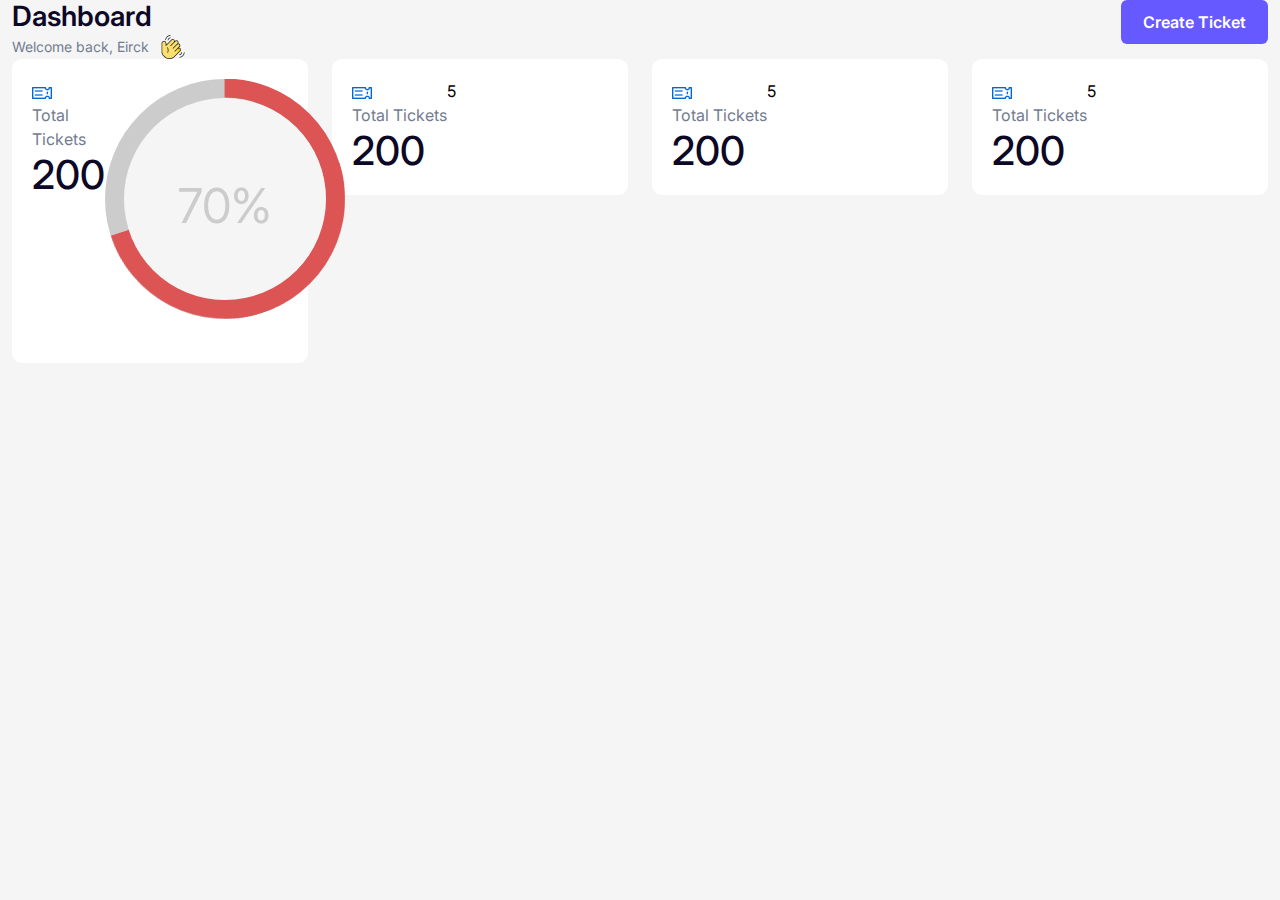
==== commit dac8559f: "dashbord" ====
--- a/dashboard/index.html
+++ b/dashboard/index.html
@@ -18,123 +18,127 @@
     <!-- css file  -->
     <link rel="stylesheet" href="../assets/css/plugins.css" />
     <link rel="stylesheet" href="../assets/css/bootstrap.min.css" />
+    <link rel="stylesheet" href="../assets/css/percircle.css" />
     <link rel="stylesheet" href="css/style.css" />
   </head>
 
   <body>
-    <div>
-        <header class="menu-area">
-            <nav class="navbar fixed-top menu-area">
-              <div class="container-fluid">
-                <div class="menu-area-left">
-                  <div>
-      
-                      <button
-                        class="navbar-toggler"
-                        type="button"
-                        data-bs-toggle="offcanvas"
-                        data-bs-target="#offcanvasNavbar"
-                        aria-controls="offcanvasNavbar"
-                      >
-                        <span class="navbar-toggler-icon"></span>
-                      </button>
-                  </div>
-                  <div class="search-box">
-                      <button><i class="fa-solid fa-magnifying-glass"></i></button>
-                      <input type="text" name="" placeholder="Search for anything here...." id="" />
-                  </div>
-                </div>
-      
-         
-      
-                <div class="admin-user">
-                  <div class="user-admin-part">
-                    <li>
-                      <i class="fa-regular fa-bell"></i>
-                      
-                    </li>
-                    <li><img src="../assets/images/admin-user.png" alt="" /></li>
-                    <li>
-                      <select name="" id="">
-                        <option value="">Erick</option>
-                        <option value="">Login</option>
-                      </select>
-                    </li>
-                  </div>
-                </div>
-                <div
-                  class="offcanvas offcanvas-start"
-                  tabindex="-1"
-                  id="offcanvasNavbar"
-                  aria-labelledby="offcanvasNavbarLabel"
+    <header class="header-part d-none">
+      <div>
+        <nav class="navbar fixed-top menu-area">
+          <div class="container-fluid">
+            <div class="menu-area-left">
+              <div>
+                <button
+                  class="navbar-toggler"
+                  type="button"
+                  data-bs-toggle="offcanvas"
+                  data-bs-target="#offcanvasNavbar"
+                  aria-controls="offcanvasNavbar"
                 >
-                  <div class="offcanvas-header">
-                    <h5 class="offcanvas-title" id="offcanvasNavbarLabel">
-                      <img src="../assets/images/logo.png" alt="">
-                    </h5>
-                    <button
-                      type="button"
-                      class="btn-close"
-                      data-bs-dismiss="offcanvas"
-                      aria-label="Close"
-                    ></button>
-                  </div>
-                  <div class="offcanvas-body">
-                    <ul class="navbar-nav justify-content-end flex-grow-1 pe-3">
-                      <li class="nav-item">
-                        <a class="nav-link active" aria-current="page" href="#"
-                          >Home</a
+                  <span class="navbar-toggler-icon"></span>
+                </button>
+              </div>
+              <div class="search-box">
+                <button><i class="fa-solid fa-magnifying-glass"></i></button>
+                <input
+                  type="text"
+                  name=""
+                  placeholder="Search for anything here...."
+                  id=""
+                />
+              </div>
+            </div>
+
+            <div class="admin-user">
+              <div class="user-admin-part">
+                <li>
+                  <i class="fa-regular fa-bell"></i>
+                </li>
+                <li><img src="../assets/images/admin-user.png" alt="" /></li>
+                <li>
+                  <select name="" id="">
+                    <option value="">Erick</option>
+                    <option value="">Login</option>
+                  </select>
+                </li>
+              </div>
+            </div>
+            <div
+              class="offcanvas offcanvas-start"
+              tabindex="-1"
+              id="offcanvasNavbar"
+              aria-labelledby="offcanvasNavbarLabel"
+            >
+              <div class="offcanvas-header">
+                <h5 class="offcanvas-title" id="offcanvasNavbarLabel">
+                  <img src="../assets/images/logo.png" alt="" />
+                </h5>
+                <button
+                  type="button"
+                  class="btn-close"
+                  data-bs-dismiss="offcanvas"
+                  aria-label="Close"
+                ></button>
+              </div>
+              <div class="offcanvas-body">
+                <ul class="navbar-nav justify-content-end flex-grow-1 pe-3">
+                  <li class="nav-item">
+                    <a class="nav-link active" aria-current="page" href="#"
+                      >Home</a
+                    >
+                  </li>
+                  <li class="nav-item">
+                    <a class="nav-link active" aria-current="page" href="#"
+                      >dashboard</a
+                    >
+                  </li>
+                  <li class="nav-item">
+                    <a class="nav-link" href="#">Link</a>
+                  </li>
+                  <li class="nav-item dropdown">
+                    <a
+                      class="nav-link dropdown-toggle"
+                      href="#"
+                      role="button"
+                      data-bs-toggle="dropdown"
+                      aria-expanded="false"
+                    >
+                      Dropdown
+                    </a>
+                    <ul class="dropdown-menu">
+                      <li><a class="dropdown-item" href="#">Action</a></li>
+                      <li>
+                        <a class="dropdown-item" href="#">Another action</a>
+                      </li>
+                      <li>
+                        <hr class="dropdown-divider" />
+                      </li>
+                      <li>
+                        <a class="dropdown-item" href="#"
+                          >Something else here</a
                         >
                       </li>
-                      <li class="nav-item">
-                        <a class="nav-link active" aria-current="page" href="#"
-                          >dashboard</a
-                        >
-                      </li>
-                      <li class="nav-item">
-                        <a class="nav-link" href="#">Link</a>
-                      </li>
-                      <li class="nav-item dropdown">
-                        <a
-                          class="nav-link dropdown-toggle"
-                          href="#"
-                          role="button"
-                          data-bs-toggle="dropdown"
-                          aria-expanded="false"
-                        >
-                          Dropdown
-                        </a>
-                        <ul class="dropdown-menu">
-                          <li><a class="dropdown-item" href="#">Action</a></li>
-                          <li>
-                            <a class="dropdown-item" href="#">Another action</a>
-                          </li>
-                          <li>
-                            <hr class="dropdown-divider" />
-                          </li>
-                          <li>
-                            <a class="dropdown-item" href="#">Something else here</a>
-                          </li>
-                        </ul>
-                      </li>
                     </ul>
-                    <form class="d-flex mt-3" role="search">
-                      <input
-                        class="form-control me-2"
-                        type="search"
-                        placeholder="Search"
-                        aria-label="Search"
-                      />
-                      <button class="btn btn-outline-success" type="submit">
-                        Search
-                      </button>
-                    </form>
-                  </div>
-                </div>
-              </div>
-            </nav>
-        </header>
-    </div>
+                  </li>
+                </ul>
+                <form class="d-flex mt-3" role="search">
+                  <input
+                    class="form-control me-2"
+                    type="search"
+                    placeholder="Search"
+                    aria-label="Search"
+                  />
+                  <button class="btn btn-outline-success" type="submit">
+                    Search
+                  </button>
+                </form>
+              </div>
+            </div>
+          </div>
+        </nav>
+      </div>
+    </header>
 
     <!-- dashboard area start -->
 
@@ -146,24 +150,116 @@
               <div class="title-area">
                 <div class="dashboard-text">
                   <h2>Dashboard</h2>
-                    <p>Welcome back, Eirck</p>
+                  <p>Welcome back, Eirck</p>
+                  <img src="../assets/images/waving-hand 1.png" alt="">
                 </div>
                 <div class="ticket-btu">
-                  <button>Create Ticket</button>
-                </div>
-              </div>  
-              
-             <!-- all ticket count start -->
-
-             <div class="row">
-              <div class="col-md-3">
-                <div class="single-ticket-count">
-                  
-                </div>
-              </div>
-             </div>
-
-             <!-- all ticket count end -->
+                  <button class="ticket-btu-com">Create Ticket</button>
+                </div>
+              </div>
+
+              <!-- all ticket count start -->
+
+              <div class="row">
+                <div class="col-md-3">
+                  <div class="single-ticket-count">
+                    <div class="right-box-ticket">
+                      <div class="ticket-img-box mediumPurple">
+                        <img src="../assets/images/green.png" alt="" />
+                      </div>
+                      <p>Total Tickets</p>
+                      <h1>200</h1>
+                    </div>
+                    <div class="ticket-circles">
+                      <div
+                        id="demo"
+                        2
+                        data-text="70%"
+                        3
+                        data-percent="70"
+                        4
+                        class="red big"
+                      >
+                        5
+                      </div>
+                    </div>
+                  </div>
+                </div>
+                <div class="col-md-3">
+                  <div class="single-ticket-count">
+                    <div class="right-box-ticket">
+                      <div class="ticket-img-box mediumPurple">
+                        <img src="../assets/images/green.png" alt="" />
+                      </div>
+                      <p>Total Tickets</p>
+                      <h1>200</h1>
+                    </div>
+                    <div class="ticket-circles">
+                      <div
+                        id="demo2"
+                        2
+                        data-text="70%"
+                        3
+                        data-percent="70"
+                        4
+                        class="red big"
+                      >
+                        5
+                      </div>
+                    </div>
+                  </div>
+                </div>
+                <div class="col-md-3">
+                  <div class="single-ticket-count">
+                    <div class="right-box-ticket">
+                      <div class="ticket-img-box mediumSlateBlue">
+                        <img src="../assets/images/green.png" alt="" />
+                      </div>
+                      <p>Total Tickets</p>
+                      <h1>200</h1>
+                    </div>
+                    <div class="ticket-circles">
+                      <div
+                        id="demo3"
+                        2
+                        data-text="70%"
+                        3
+                        data-percent="70"
+                        4
+                        class="red big"
+                      >
+                        5
+                      </div>
+                    </div>
+                  </div>
+                </div>
+                <div class="col-md-3">
+                  <div class="single-ticket-count">
+                    <div class="right-box-ticket">
+                      <div class="ticket-img-box ">
+                        <img src="../assets/images/green.png" alt="" />
+                      </div>
+                      <p>Total Tickets</p>
+                      <h1>200</h1>
+                    </div>
+                    <div class="ticket-circles">
+                      <div
+                        id="demo4"
+                        2
+                        data-text="70%"
+                        3
+                        data-percent="70"
+                        4
+                        class="red big"
+                      >
+                        5
+                      </div>
+                    </div>
+                  </div>
+                </div>
+              </div>
+
+              <!-- all ticket count end -->
             </div>
           </div>
         </div>
@@ -173,10 +269,10 @@
     <!-- dashboard area end -->
 
     <!-- js file  -->
-    <script src="../assets/"></script>
+    <script src="../assets/js/jquery-3.7.0.min.js"></script>
     <script src="../assets/js/bootstrap.min.js"></script>
     <script src="../assets/js/plugins.js"></script>
-    <script src="../assets/js/plugins.js"></script>
+    <script src="../assets/js/percircle.js"></script>
     <script type="text/javascript" src="./js/coustom.js"></script>
   </body>
 </html>
--- a/assets/css/percircle.css
+++ b/assets/css/percircle.css
@@ -0,0 +1 @@
+.percircle{position:relative;font-size:120px;width:1em;height:1em;border-radius:50%;float:left;margin:0 .1em .1em 0;background-color:#ccc}.percircle.red .bar,.percircle.red .fill,.percircle.red.gt50 .fill{border-color:#dd5454}.percircle.red:hover>span{color:#dd5454}.percircle.red.dark .bar,.percircle.red.dark .fill{border-color:#f84a4a}.percircle.red.dark:hover>span{color:#f84a4a}.percircle.blue .bar,.percircle.blue .fill,.percircle.blue.gt50 .fill{border-color:#82cefa}.percircle.blue:hover>span{color:#82cefa}.percircle.blue.dark .bar,.percircle.blue.dark .fill{border-color:#20cceb}.percircle.blue.dark:hover>span{color:#20cceb}.percircle.green .bar,.percircle.green .fill,.percircle.green.gt50 .fill{border-color:#8dea7b}.percircle.green:hover>span{color:#8dea7b}.percircle.green.dark .bar,.percircle.green.dark .fill{border-color:#a9ff3a}.percircle.green.dark:hover>span{color:#a9ff3a}.percircle.orange .bar,.percircle.orange .fill,.percircle.orange.gt50 .fill{border-color:#e88239}.percircle.orange:hover>span{color:#e88239}.percircle.orange.dark .bar,.percircle.orange.dark .fill{border-color:#dc5b00}.percircle.orange.dark:hover>span{color:#dc5b00}.percircle.pink .bar,.percircle.pink .fill,.percircle.pink.gt50 .fill{border-color:#ff8ed0}.percircle.pink:hover>span{color:#ff8ed0}.percircle.pink.dark .bar,.percircle.pink.dark .fill{border-color:#ff58b9}.percircle.pink.dark:hover>span{color:#ff58b9}.percircle.purple .bar,.percircle.purple .fill,.percircle.purple.gt50 .fill{border-color:#aa7eff}.percircle.purple:hover>span{color:#aa7eff}.percircle.purple.dark .bar,.percircle.purple.dark .fill{border-color:#7a38f7}.percircle.purple.dark:hover>span{color:#7a38f7}.percircle.yellow .bar,.percircle.yellow .fill,.percircle.yellow.gt50 .fill{border-color:#dcbd00}.percircle.yellow:hover>span{color:#dcbd00}.percircle.yellow.dark .bar,.percircle.yellow.dark .fill{border-color:#ffdb00}.percircle.yellow.dark:hover>span{color:#ffdb00}.percircle.dark{background-color:#777}.percircle.dark .bar,.percircle.dark .fill,.percircle.dark.gt50 .fill{border-color:#c6ff00}.percircle.dark>span{color:#777}.percircle.dark:after{background-color:#555}.percircle.dark:hover>span{color:#c6ff00}.percircle.gt50 .slice,.percircle .rect-auto{clip:rect(auto,auto,auto,auto)}.percircle .bar,.percircle.gt50 .fill,.percircle .pie{position:absolute;border:.08em solid #307bbb;width:.84em;height:.84em;clip:rect(0,.5em,1em,0);border-radius:50%;-webkit-transform:rotate(0deg);-ms-transform:rotate(0deg);transform:rotate(0deg)}.percircle .bar{-webkit-backface-visibility:hidden;backface-visibility:hidden}.percircle.gt50 .bar:after,.percircle.gt50 .fill,.percircle .pie-fill{-webkit-transform:rotate(180deg);-ms-transform:rotate(180deg);transform:rotate(180deg)}.percircle *,.percircle :after,.percircle :before{-webkit-box-sizing:content-box;box-sizing:content-box}.percircle .center{float:none;margin:0 auto}.percircle.big{font-size:240px}.percircle.small{font-size:80px}.percircle>span{position:absolute;z-index:1;width:100%;top:50%;top:calc(50% - .1em);-webkit-transform:translateY(-50%);-ms-transform:translateY(-50%);transform:translateY(-50%);height:1em;font-size:.2em;color:#ccc;display:block;text-align:center;white-space:nowrap}.percircle .perclock>span{font-size:.175em}.percircle:after{position:absolute;top:.08em;left:.08em;display:block;content:" ";border-radius:50%;background-color:#f5f5f5;width:.84em;height:.84em}.percircle .slice{position:absolute;width:1em;height:1em;clip:rect(0,1em,1em,.5em)}.percircle:hover{cursor:default}.percircle:hover>span{-webkit-transform:scale(1.3) translateY(-50%);-ms-transform:scale(1.3) translateY(-50%);transform:scale(1.3) translateY(-50%);color:#307bbb}.percircle:hover:after{-webkit-transform:scale(1.1);-ms-transform:scale(1.1);transform:scale(1.1)}.percircle.animate:after,.percircle.animate>span{-webkit-transition:-webkit-transform .2s ease-in-out;transition:-webkit-transform .2s ease-in-out;-o-transition:transform .2s ease-in-out;transition:transform .2s ease-in-out;transition:transform .2s ease-in-out,-webkit-transform .2s ease-in-out}.percircle.animate .bar{-webkit-transition:-webkit-transform .6s ease-in-out;transition:-webkit-transform .6s ease-in-out;-o-transition:transform .6s ease-in-out;transition:transform .6s ease-in-out;transition:transform .6s ease-in-out,-webkit-transform .6s ease-in-out}--- a/dashboard/css/style.css
+++ b/dashboard/css/style.css
@@ -191,3 +191,48 @@
 }
 
 /* menu area end */
+
+
+/* dashboard area start  */
+
+.title-area {
+  display: flex;
+  justify-content: space-between;
+}
+
+button.ticket-btu-com {
+  background: #6659FF;
+  color: #fff;
+  font-size: 16px;
+  font-weight: 600;
+  border: none;
+  padding: 10px 22px;
+  border-radius: 6px;
+}
+
+.dashboard-text h2 {
+  font-size: 28px;
+  font-weight: 600;
+  line-height: 33.6px;
+}
+
+.dashboard-text p {
+  font-size: 14px;
+  font-weight: 400;
+  line-height: 22.4px;
+  display: inline-block;
+  margin-right: 7px;
+}
+
+/* dashboard area end */
+
+
+.single-ticket-count {
+  background: #fff;
+  border-radius: 10px;
+  padding: 20px;
+}
+
+.single-ticket-count {
+  display: flex;
+}
